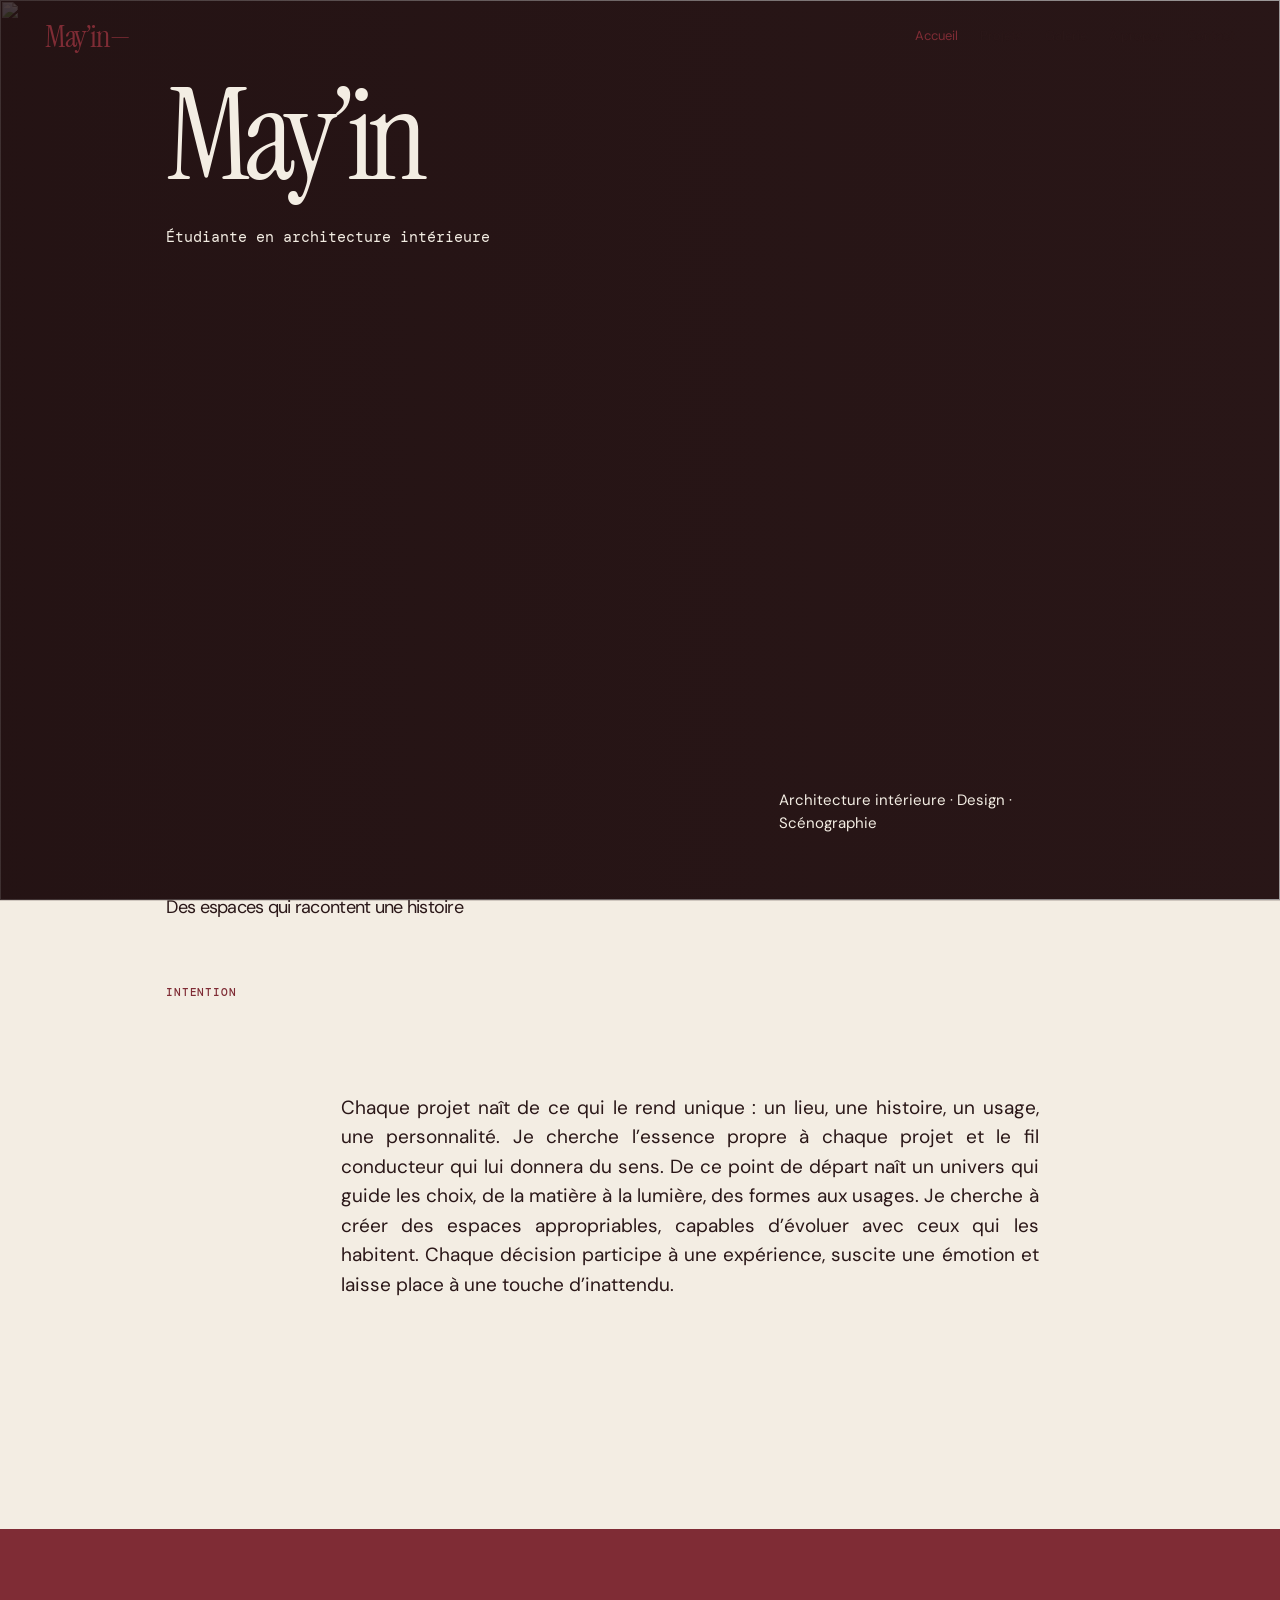
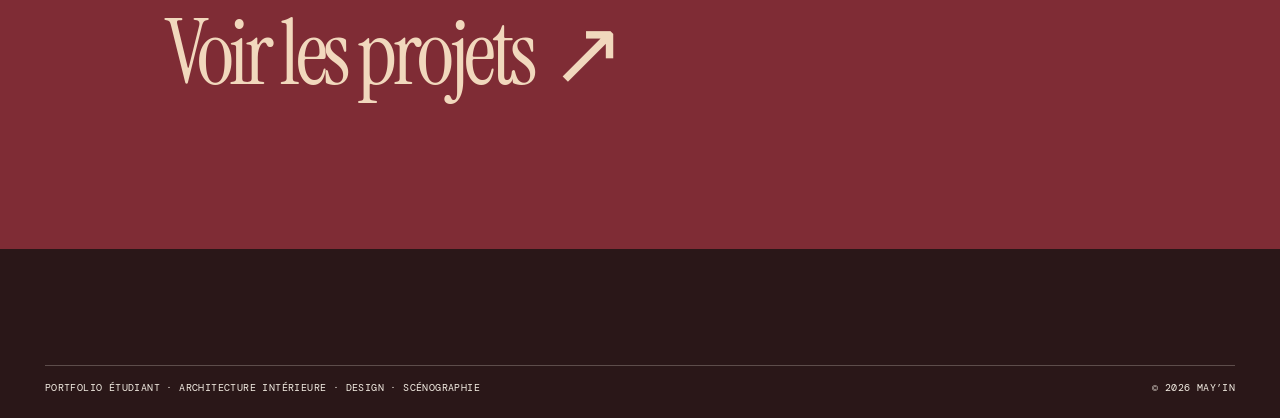
==== index.html @ 73e9423f "Synchroniser la version visible du site" ====
<!doctype html>
<html lang="fr"><head><meta charset="UTF-8" /><meta name="viewport" content="width=device-width, initial-scale=1.0" /><meta name="description" content="May’in est le portfolio étudiant de Célia May : architecture intérieure, design et scénographie dans la région de Mons." /><meta name="author" content="Célia May" /><meta name="google-site-verification" content="XA1dI8wT4EpeI74ma5oHMC1SMYgeuF5XuZBc81yIpOs" /><meta name="robots" content="index,follow,max-image-preview:large" /><meta name="theme-color" content="#7f2c35" /><meta name="color-scheme" content="light" /><link rel="canonical" href="https://may-in.be/" /><link rel="icon" href="favicon.png" type="image/png" sizes="512x512" /><link rel="apple-touch-icon" href="favicon.png" /><link rel="manifest" href="site.webmanifest" /><meta property="og:type" content="website" /><meta property="og:locale" content="fr_BE" /><meta property="og:site_name" content="May’in" /><meta property="og:title" content="May’in — Portfolio d’architecture intérieure" /><meta property="og:description" content="Portfolio étudiant de Célia May : architecture intérieure, design et scénographie à Mons, Thuin et Charleroi" /><meta property="og:url" content="https://may-in.be/" /><meta property="og:image" content="https://may-in.be/assets/social-preview.png" /><meta property="og:image:type" content="image/png" /><meta property="og:image:width" content="1733" /><meta property="og:image:height" content="907" /><meta property="og:image:alt" content="Composition de matières, plans et volumes par May’in" /><meta name="twitter:card" content="summary_large_image" /><meta name="twitter:title" content="May’in — Portfolio d’architecture intérieure" /><meta name="twitter:description" content="Portfolio étudiant de Célia May : architecture intérieure, design et scénographie à Mons, Thuin et Charleroi" /><meta name="twitter:image" content="https://may-in.be/assets/social-preview.png" /><script id="structured-data" type="application/ld+json">{"@context":"https://schema.org","@graph":[{"@type":"WebSite","@id":"https://may-in.be/#website","url":"https://may-in.be/","name":"May’in","alternateName":["May-in","May In","Mayin"],"inLanguage":"fr-BE"},{"@type":"Organization","@id":"https://may-in.be/#studio","name":"May’in","alternateName":["May-in","May In","Mayin"],"url":"https://may-in.be/","logo":"https://may-in.be/favicon.png","image":"https://may-in.be/assets/social-preview.png","description":"May’in est le portfolio étudiant de Célia May en architecture intérieure, design et scénographie dans la région de Mons.","areaServed":["Mons","Thuin","Charleroi","Hainaut","Wallonie"],"founder":{"@id":"https://may-in.be/#celia-may"}},{"@type":"Person","@id":"https://may-in.be/#celia-may","name":"Célia May","jobTitle":"Étudiante en architecture intérieure","memberOf":{"@id":"https://may-in.be/#studio"}}]}</script><title>May’in — Portfolio d’architecture intérieure | Célia May</title><link rel="preconnect" href="https://fonts.googleapis.com" /><link rel="preconnect" href="https://fonts.gstatic.com" crossorigin /><link href="https://fonts.googleapis.com/css2?family=Cormorant+Garamond:ital,wght@0,400;1,400&family=DM+Mono:wght@400;500&family=DM+Sans:opsz,wght@9..40,400;9..40,500;9..40,600&family=Instrument+Serif:ital@0;1&display=swap" rel="stylesheet" /><link rel="stylesheet" href="styles.css?v=12" /></head>
<body class="home-page" data-page="home"><a class="skip-link" href="#main-content">Aller au contenu</a><header class="topbar"><a class="wordmark" href="index.html" aria-label="Accueil"><span data-site="name">May’in</span><span>—</span></a><button class="menu-toggle" type="button" aria-expanded="false" aria-controls="navigation"><span data-site="menuLabel">Menu</span> <span>+</span></button><nav id="navigation" class="navigation" aria-label="Navigation principale"><a aria-current="page" href="index.html">Accueil</a><a href="projets.html">Projets</a><a href="galerie.html">Galerie</a><a href="a-propos.html">À propos</a><a href="contact.html">Contact</a></nav></header>
<main id="main-content" tabindex="-1"><section class="home-hero"><img class="home-hero__background" data-site-image="heroImage" src="assets/projects/03-patisserie/05-vue-1.webp" alt="" /><div class="home-hero__content"><h1><span data-site="name">May’in</span></h1><div class="home-hero__bottom"><p data-site="intro">Architecture intérieure · Design · Scénographie</p></div></div></section><section class="home-intro"><p class="eyebrow" data-site="homeAboutLabel">Intention</p><div><h2 data-site="homeAboutTitle">Des lieux pensés à partir de leurs usages.</h2><p data-site="homeAboutText">Chaque projet commence par le lieu, ses contraintes et l’attention portée à celles et ceux qui vont l’habiter.</p></div></section><div data-custom-blocks="home"></div><section class="home-close"><a href="projets.html" class="large-link"><span data-site="homeProjectsLabel">Voir les projets</span> <span>↗</span></a></section></main><footer class="footer footer--compact"><div class="footer-bottom"><span data-site="role">Architecture intérieure · Design · Scénographie</span><span data-social-links></span><span><span data-site="copyright">© 2026</span> <span data-site="name">May’in</span></span></div></footer><script src="layout-model.js?v=2"></script><script src="script.js?v=19"></script></body></html>
---- styles.css ----
:root { --ink:#2a1718; --wine:#7f2c35; --paper:#f3ede3; --muted:#8d7c72; --line:rgba(42,23,24,.18); --serif:"Instrument Serif", Georgia, serif; --sans:"DM Sans", Arial, sans-serif; --mono:"DM Mono", monospace; }
.project-back { display:inline-flex; margin:0 0 34px; color:var(--wine); font:11px var(--mono); letter-spacing:.04em; text-transform:uppercase; }.project-layout--portrait .project-hero img,.project-layout--square .project-hero img { height:min(52svh,560px); background:transparent; }.project-media--cutout { padding:0 !important; background:transparent !important; }.project-media--cutout img { background:transparent; border-radius:28px 2px 28px 2px; }.project-card--portrait .project-image { aspect-ratio:4/5; border-radius:2px 34px 2px 2px; }.project-card--square .project-image { border-radius:2px 30px 2px 2px; }
.project-media figcaption { margin-top:10px; color:#776b64; font:10px var(--mono); letter-spacing:.04em; text-transform:uppercase; }.project-media--right img { border-radius:38px 2px 2px 2px; }.project-media--center img { border-radius:24px 2px 24px 2px; }
* { box-sizing:border-box; }
html { scroll-behavior:smooth; }
/* Keyboard access stays discreet until focused; no change to editorial layouts. */
.skip-link{position:fixed;z-index:100;top:10px;left:20px;padding:12px 18px;background:var(--paper);color:var(--ink);border:2px solid var(--wine);border-radius:4px;font:500 14px var(--sans);transform:translateY(-180%)}
.skip-link:focus{transform:none}
:where(a,button,input,textarea,select):focus-visible{outline:2px solid var(--wine);outline-offset:4px}
main[tabindex="-1"]{scroll-margin-top:80px}
@media(max-width:760px){.menu-toggle{min-width:44px;min-height:44px}.navigation{max-height:calc(100dvh - 60px);overflow-y:auto;overscroll-behavior:contain}.navigation a{min-height:44px!important;flex-shrink:0;display:flex;align-items:center}}
@media(prefers-reduced-motion:reduce){html{scroll-behavior:auto}}
body { margin:0; background:var(--paper); color:var(--ink); font-family:var(--sans); }
a { color:inherit; text-decoration:none; }
.topbar { position:fixed; z-index:10; inset:0 0 auto; height:72px; display:flex; align-items:center; gap:28px; padding:0 3.5vw; border-bottom:1px solid transparent; transition:.3s; }
.topbar.is-scrolled { background:rgba(243,237,227,.88); backdrop-filter:blur(14px); border-color:var(--line); }
.wordmark { margin-right:auto; font-family:var(--serif); font-size:31px; line-height:1; letter-spacing:-.04em; }.wordmark span{color:var(--wine)}
.navigation { display:flex; gap:22px; font-size:13px; }.navigation a{position:relative}.navigation a::after{content:"";position:absolute;left:0;right:100%;bottom:-4px;height:1px;background:var(--wine);transition:right .25s}.navigation a:hover::after{right:0}
.menu-toggle{display:none;border:0;background:none;font:500 12px var(--mono);text-transform:uppercase;color:var(--ink)}
.hero { min-height:100svh; padding:136px 3.5vw 36px; display:grid; grid-template-columns:1fr 1.15fr; grid-template-rows:1fr auto; gap:40px; }
.hero-intro { align-self:center; max-width:650px; padding-left:5vw; }.eyebrow { margin:0 0 20px; color:var(--wine); font:500 11px/1.2 var(--mono); text-transform:uppercase; letter-spacing:.07em; }.hero h1,.section-heading h2,.feature-project h2,.about h2{font:400 clamp(64px,8.2vw,142px)/.82 var(--serif);letter-spacing:-.055em;margin:0}.hero h1 em,.feature-project h2 em{color:var(--wine);font-weight:400}.hero-copy{max-width:305px;margin:44px 0 0;font-size:15px;line-height:1.55}
.hero-image { min-height:590px; position:relative; overflow:hidden; border-radius:2px 42px 2px 2px; }.hero-image img,.project-image img,.feature-project__image img{width:100%;height:100%;display:block;object-fit:cover;transition:transform .8s cubic-bezier(.2,.65,.2,1)}.hero-image:hover img{transform:scale(1.035)}.image-caption{position:absolute;inset:auto 18px 15px;display:flex;justify-content:space-between;color:white;font:10px var(--mono);letter-spacing:.04em;text-transform:uppercase}.scroll-hint { grid-column:1/-1; justify-self:end; font:11px var(--mono);text-transform:uppercase;letter-spacing:.07em }.scroll-hint span{font-size:17px;margin-left:8px;color:var(--wine)}
.projects-section{padding:130px 3.5vw}.section-heading{display:grid;grid-template-columns:1fr auto;align-items:end;margin-bottom:56px}.section-heading .eyebrow{grid-column:1/-1}.section-heading h2{font-size:clamp(65px,10vw,155px)}.filters{display:flex;gap:8px;align-self:center}.filter{border:1px solid var(--line);background:none;padding:9px 13px;border-radius:999px;font:10px var(--mono);text-transform:uppercase;color:var(--ink);cursor:pointer;transition:.2s}.filter:hover,.filter.is-active{background:var(--wine);border-color:var(--wine);color:var(--paper)}
.projects-grid{display:grid;grid-template-columns:repeat(12,1fr);gap:5vw 2vw}.project-card{min-width:0}.project-card:nth-child(1){grid-column:1/span 4}.project-card:nth-child(2){grid-column:6/span 7;margin-top:13vw}.project-card:nth-child(3){grid-column:1/span 7}.project-card:nth-child(4){grid-column:9/span 4;margin-top:10vw}.project-card:nth-child(5){grid-column:2/span 4}.project-card:nth-child(6){grid-column:7/span 5;margin-top:8vw}.project-card.is-hidden{display:none}.project-image{overflow:hidden;background:#d8c9b9;border-radius:2px}.project-card--tall .project-image{aspect-ratio:3/4}.project-card--wide .project-image{aspect-ratio:16/10}.project-card--square .project-image{aspect-ratio:1}.project-card:hover img{transform:scale(1.045)}.project-meta{display:grid;grid-template-columns:34px 1fr auto;gap:8px;margin-top:13px;font:10px var(--mono);text-transform:uppercase;letter-spacing:.02em}.project-arrow{font-size:16px;line-height:.55;color:var(--wine);transition:transform .2s}.project-card:hover .project-arrow{transform:translate(3px,-3px)}.project-card h3{margin:7px 0 0;font:400 clamp(27px,3vw,46px)/.9 var(--serif);letter-spacing:-.04em}.project-placeholder{display:grid;place-items:center;background:var(--wine);color:var(--paper);font:14px var(--mono);text-transform:uppercase}
.feature-project{display:grid;grid-template-columns:4.5fr 7.5fr;gap:6vw;align-items:end;padding:100px 3.5vw;background:var(--wine);color:var(--paper)}.feature-project .eyebrow{color:#ecc7b8}.feature-project h2{font-size:clamp(50px,6.4vw,105px)}.feature-project h2 em{color:#f1d8bd}.feature-project__heading>p:last-child{max-width:350px;margin:38px 0 0;font-size:15px;line-height:1.55}.feature-project__image{aspect-ratio:4/3;overflow:hidden;border-radius:2px 2px 48px 2px}
.about{padding:150px 13vw;display:grid;grid-template-columns:2fr 8fr;gap:40px}.about h2{font-size:clamp(46px,6vw,95px);line-height:.9}.text-link{display:inline-block;margin-top:45px;color:var(--wine);font:500 12px var(--mono);text-transform:uppercase}.text-link span{font-size:18px;margin-left:8px}
.footer{padding:75px 3.5vw 24px;background:var(--ink);color:var(--paper)}.footer .eyebrow{color:#efbead}.contact-link{display:inline-block;font:400 clamp(46px,8vw,132px)/.95 var(--serif);letter-spacing:-.045em}.contact-link span{color:#efbead}.footer-bottom{border-top:1px solid rgba(243,237,227,.25);margin-top:90px;padding-top:15px;display:flex;justify-content:space-between;font:10px var(--mono);text-transform:uppercase;letter-spacing:.04em}
@media(max-width:760px){.topbar{height:60px;padding:0 20px}.navigation{display:none;position:absolute;top:60px;left:0;right:0;padding:22px 20px 28px;background:var(--paper);border-bottom:1px solid var(--line);flex-direction:column}.navigation.is-open{display:flex}.menu-toggle{display:block}.hero{padding:105px 20px 22px;display:flex;flex-direction:column;gap:38px}.hero-intro{padding:0}.hero h1{font-size:clamp(68px,20vw,110px)}.hero-copy{margin-top:28px}.hero-image{min-height:0;aspect-ratio:4/5;width:100%;border-radius:2px 30px 2px 2px}.scroll-hint{align-self:flex-end}.projects-section{padding:85px 20px}.section-heading{display:block;margin-bottom:36px}.section-heading h2{font-size:90px}.filters{margin-top:26px;flex-wrap:wrap}.projects-grid{display:flex;flex-direction:column;gap:46px}.project-card,.project-card:nth-child(n){margin:0;width:100%}.project-card--tall .project-image,.project-card--wide .project-image,.project-card--square .project-image{aspect-ratio:4/3}.feature-project{display:block;padding:75px 20px}.feature-project__image{margin-top:45px}.about{padding:90px 20px;display:block}.about .eyebrow{margin-bottom:35px}.footer{padding:56px 20px 18px}.footer-bottom{margin-top:64px;gap:14px;flex-direction:column}.project-meta{font-size:9px}}

/* Multi-page portfolio */
.topbar--solid { background:var(--paper); border-bottom-color:var(--line); }
.navigation a[aria-current="page"] { color:var(--wine); }
.home-hero { min-height:100svh; position:relative; overflow:hidden; background:var(--ink); color:var(--paper); }
.home-hero::after { content:""; position:absolute; inset:0; background:linear-gradient(90deg,rgba(35,18,19,.82) 0%,rgba(35,18,19,.45) 55%,rgba(35,18,19,.2) 100%); }
.home-hero__background { position:absolute; inset:0; width:100%; height:100%; object-fit:cover; object-position:center; filter:saturate(.8) contrast(.92); }
.home-hero__content { position:relative; z-index:1; min-height:100svh; display:flex; flex-direction:column; padding:150px 13vw 50px; }
.home-hero h1,.page-heading h1,.contact-main h1,.project-hero h1 { font:400 clamp(70px,10vw,170px)/.79 var(--serif); letter-spacing:-.06em; margin:0; }
.home-hero h1 em,.page-heading h1 em,.contact-main h1 em,.project-hero h1 em { color:var(--wine); font-weight:400; }.home-hero h1 em { color:#f2c5b4; }.home-hero .eyebrow { color:#f2c5b4; }
.home-hero__bottom { margin-top:auto; align-self:flex-end; max-width:330px; padding-top:80px; font-size:16px; line-height:1.55; }.home-hero__bottom .text-link { margin-top:22px; }
.home-intro { display:grid; grid-template-columns:2fr 7fr; gap:50px; padding:150px 13vw; border-top:1px solid var(--line); }.home-intro h2 { max-width:900px; margin:0; font:400 clamp(44px,5.8vw,88px)/.9 var(--serif); letter-spacing:-.05em; }.home-intro div > p { max-width:380px; margin:42px 0 0; font-size:16px; line-height:1.55; }
.featured-home { padding:0 3.5vw 130px; }.featured-home__header,.featured-home__footer { display:flex; justify-content:space-between; align-items:end; }.featured-home__header { padding:0 0 15px; font:11px var(--mono); text-transform:uppercase; }.featured-home__header .eyebrow { margin:0; }.featured-home__visual { display:block; overflow:hidden; aspect-ratio:16/8; border-radius:2px 48px 2px 2px; }.featured-home__visual img { width:100%; height:100%; object-fit:cover; transition:transform .8s cubic-bezier(.2,.65,.2,1); }.featured-home__visual:hover img { transform:scale(1.035); }.featured-home__footer { padding-top:20px; }.project-kind { margin:0 0 8px; color:var(--wine); font:11px var(--mono); text-transform:uppercase; }.featured-home h2 { margin:0; font:400 clamp(47px,6.8vw,105px)/.85 var(--serif); letter-spacing:-.05em; }.round-link { width:52px; height:52px; display:grid; place-items:center; flex:none; border:1px solid var(--wine); border-radius:50%; color:var(--wine); font-size:23px; transition:.25s; }.round-link:hover { background:var(--wine); color:var(--paper); transform:rotate(45deg); }.home-close { padding:80px 13vw 150px; background:var(--wine); color:var(--paper); }.home-close p { max-width:280px; margin:0 0 36px; font-size:16px; line-height:1.5; }.large-link { font:400 clamp(48px,7vw,110px)/.9 var(--serif); letter-spacing:-.05em; }.large-link span { color:#f1d8bd; }.footer--compact { padding-top:26px; }
.page { padding:150px 3.5vw 120px; min-height:calc(100svh - 160px); }.page-heading { display:grid; grid-template-columns:1fr auto; align-items:end; gap:30px; margin-bottom:85px; }.page-heading .eyebrow { grid-column:1/-1; margin-bottom:0; }.page-heading h1 { font-size:clamp(70px,11vw,178px); }.page .projects-grid { padding:0; }.page .projects-grid h2 { margin:7px 0 0; font:400 clamp(27px,3vw,46px)/.9 var(--serif); letter-spacing:-.04em; }
.about-page__content { display:grid; grid-template-columns:5fr 7fr; gap:8vw; padding:20px 10vw 40px; }.lead { margin:0; font:400 clamp(30px,3.7vw,60px)/.98 var(--serif); letter-spacing:-.04em; }.about-page__columns { align-self:end; display:grid; grid-template-columns:1fr 1fr; gap:30px; font-size:16px; line-height:1.55; }.about-page__columns p { margin:0; }
.gallery-empty { padding:70px 13vw 100px; border-top:1px solid var(--line); }.gallery-empty h2 { max-width:800px; margin:0; font:400 clamp(42px,5vw,78px)/.9 var(--serif); letter-spacing:-.05em; }.gallery-empty > p:last-child { max-width:370px; margin:35px 0 0; font-size:16px; line-height:1.55; }
.contact-main { min-height:100svh; padding:150px 13vw 60px; background:var(--ink); color:var(--paper); display:flex; flex-direction:column; }.contact-main .eyebrow { color:#efbead; }.contact-main h1 em { color:#efbead; }.contact-details { margin-top:auto; padding-top:60px; display:flex; justify-content:space-between; align-items:end; gap:20px; }.contact-details a { font:400 clamp(36px,5vw,80px)/.9 var(--serif); letter-spacing:-.05em; }.contact-details a span { color:#efbead; }.contact-details p { margin:0; font:12px/1.6 var(--mono); text-transform:uppercase; }
.project-hero { padding:150px 3.5vw 0; }.project-hero h1 { margin:18px 0 48px; }.project-hero img { width:100%; height:min(68svh,760px); display:block; object-fit:contain; object-position:center; background:#ece3d7; border-radius:2px 50px 2px 2px; }.project-copy { display:grid; grid-template-columns:2fr 7fr; gap:50px; padding:100px 13vw 92px; }.project-copy > div { display:block; max-width:850px; }.project-copy .lead { margin:0; font-size:clamp(31px,3.5vw,56px); }.project-gallery { display:grid; grid-template-columns:repeat(12,minmax(0,1fr)); gap:clamp(18px,3vw,52px); align-items:center; padding:0 3.5vw 120px; }.project-media { margin:0; min-width:0; }.project-media img { display:block; width:100%; max-height:min(66svh,680px); object-fit:contain; object-position:center; }.project-media--cutout {  padding:clamp(14px,3vw,42px); background:linear-gradient(135deg,#f6f0e8,#e6d9ca); border-radius:2px 58px 2px 2px; }.project-media--cutout img { max-height:min(64svh,650px); }.project-media--plan {  padding:clamp(16px,3vw,36px); background:#ece3d7; border-radius:34px 2px 34px 2px; }.project-media--plan img { mix-blend-mode:multiply; }.project-media--wide img { border-radius:2px 38px 2px 2px; }.project-media--wide:nth-child(even) img { border-radius:38px 2px 2px 2px; }.project-media--detail img { border-radius:18px; }.project-media--process img { border-radius:2px; }.project-gallery .large-link { grid-column:1/-1; display:inline-block; margin-top:28px; color:var(--wine); }
@media(max-width:760px){.home-hero__content{padding:112px 20px 35px}.home-hero h1,.page-heading h1,.contact-main h1,.project-hero h1{font-size:clamp(64px,18.4vw,96px)}.home-hero__bottom{align-self:auto;padding-top:70px}.home-intro{display:block;padding:90px 20px}.home-intro .eyebrow{margin-bottom:35px}.featured-home{padding:0 20px 85px}.featured-home__visual{aspect-ratio:4/5;border-radius:2px 30px 2px 2px}.featured-home__footer{align-items:center}.round-link{width:44px;height:44px}.home-close{padding:70px 20px 95px}.page{padding:110px 20px 85px}.page-heading{display:block;margin-bottom:50px}.page-heading .eyebrow{margin-bottom:30px}.page-heading .filters{margin-top:35px}.about-page__content{display:block;padding:0}.about-page__columns{display:block;margin-top:40px}.about-page__columns p+p{margin-top:20px}.gallery-empty{padding:45px 0}.contact-main{padding:115px 20px 35px}.contact-details{display:block}.contact-details p{margin-top:35px}.project-hero{padding:105px 20px 0}.project-hero h1{margin:15px 0 38px}.project-hero img{height:min(58svh,560px);border-radius:2px 30px 2px 2px}.project-copy{display:block;padding:75px 20px}.project-copy .eyebrow{margin-bottom:35px}.project-copy>div{display:block}.project-gallery{display:block;padding:0 20px 80px}.project-media{margin:0 0 28px}.project-media--cutout,.project-media--plan{padding:18px}.project-media img{max-height:58svh}.project-gallery .large-link{margin-top:20px}}
.contact-form{max-width:680px;margin-top:clamp(70px,10vw,140px);padding-top:30px;border-top:1px solid rgba(243,237,227,.25)}.contact-form>p:not(.eyebrow){max-width:520px;margin:0 0 28px;color:#d5c9c4;line-height:1.55}.contact-form form{display:grid;gap:16px}.contact-form label{display:grid;gap:7px;font:500 10px var(--mono);letter-spacing:.06em;text-transform:uppercase}.contact-form label span{color:#bfaea9;font-size:9px}.contact-form input,.contact-form textarea{width:100%;border:1px solid rgba(243,237,227,.3);border-radius:10px;background:transparent;color:var(--paper);padding:12px;font:400 15px var(--sans);letter-spacing:normal;text-transform:none}.contact-form textarea{min-height:120px;resize:vertical}.contact-form button{justify-self:start;border:0;border-radius:999px;padding:12px 18px;background:#efbead;color:#2a1719;font:500 11px var(--mono);letter-spacing:.04em;cursor:pointer}.contact-form button:disabled{opacity:.55}.contact-form__status{min-height:18px;margin:0;color:#d5c9c4;font-size:13px}.contact-form__trap{position:absolute!important;left:-9999px!important;opacity:0!important}

/* Blocs libres : une mise en page éditoriale ajustable depuis le Studio. */
.custom-blocks{display:grid;gap:0;padding:0 13vw 80px}.custom-block{width:min(var(--block-width,100%),100%);min-width:0;margin:0 0 var(--block-gap,36px);transform:translate(var(--block-offset-x,0),var(--block-offset-y,0))}.custom-block--align-center{margin-inline:auto}.custom-block--align-right{margin-left:auto}.custom-block--text,.custom-block--quote{min-height:var(--block-min-height,0);padding:var(--block-padding,0);background:var(--block-background,transparent);color:var(--block-color,inherit);text-align:var(--block-text-align,left)}.custom-block--text p,.custom-block--quote p{max-width:none;margin:0;color:inherit;font:400 var(--block-font-size,18px)/1.45 var(--block-font,var(--sans));letter-spacing:normal}.custom-block--text.custom-block--lead p{font-family:var(--block-font,var(--serif));line-height:.98;letter-spacing:-.04em}.custom-block--quote{border-left:1px solid currentColor}.custom-block--quote p{padding-left:clamp(18px,3vw,42px);font-family:var(--block-font,var(--serif));font-style:italic}.custom-block--image img{display:block;width:100%;max-height:min(68svh,760px);object-fit:contain;object-position:var(--media-position,center);background:transparent}.custom-block--image figcaption{margin-top:10px;color:var(--muted);font:10px var(--mono);letter-spacing:.04em;text-transform:uppercase}.custom-block--spacer{height:var(--space,80px)}.custom-block--divider{width:100%;border:0;border-top:1px solid var(--line)}.custom-block--portrait img,.project-media--portrait img,.gallery-item--portrait img{aspect-ratio:3/4}.custom-block--landscape img,.project-media--landscape img,.gallery-item--landscape img{aspect-ratio:4/3}.custom-block--square img,.project-media--square img,.gallery-item--square img{aspect-ratio:1}.radius-none{border-radius:0!important}.radius-soft{border-radius:2px 30px 2px 2px}.radius-top-right{border-radius:2px 42px 2px 2px}.radius-diagonal{border-radius:34px 2px 34px 2px}.radius-all{border-radius:22px}.radius-pill{border-radius:999px}.project-media.radius-soft img,.project-media.radius-top-right img,.project-media.radius-diagonal img,.project-media.radius-all img,.project-media.radius-pill img,.gallery-item.radius-soft img,.gallery-item.radius-top-right img,.gallery-item.radius-diagonal img,.gallery-item.radius-all img,.gallery-item.radius-pill img,.custom-block.radius-soft img,.custom-block.radius-top-right img,.custom-block.radius-diagonal img,.custom-block.radius-all img,.custom-block.radius-pill img{border-radius:inherit}.admin-preview--edit [data-edit-path]{outline:1px dashed transparent;outline-offset:4px;cursor:pointer}.admin-preview--edit [data-edit-path]:hover{outline-color:color-mix(in srgb,var(--wine) 58%,transparent)}.admin-preview--edit .admin-selected{outline:2px solid var(--wine)!important;outline-offset:5px}.admin-preview--edit [data-edit-inline].admin-selected{cursor:text}
@media(max-width:760px){.custom-blocks{padding:0 20px 55px}.custom-block{width:100%;margin-bottom:28px}.custom-block--text,.custom-block--quote{padding:var(--block-padding,0)}}
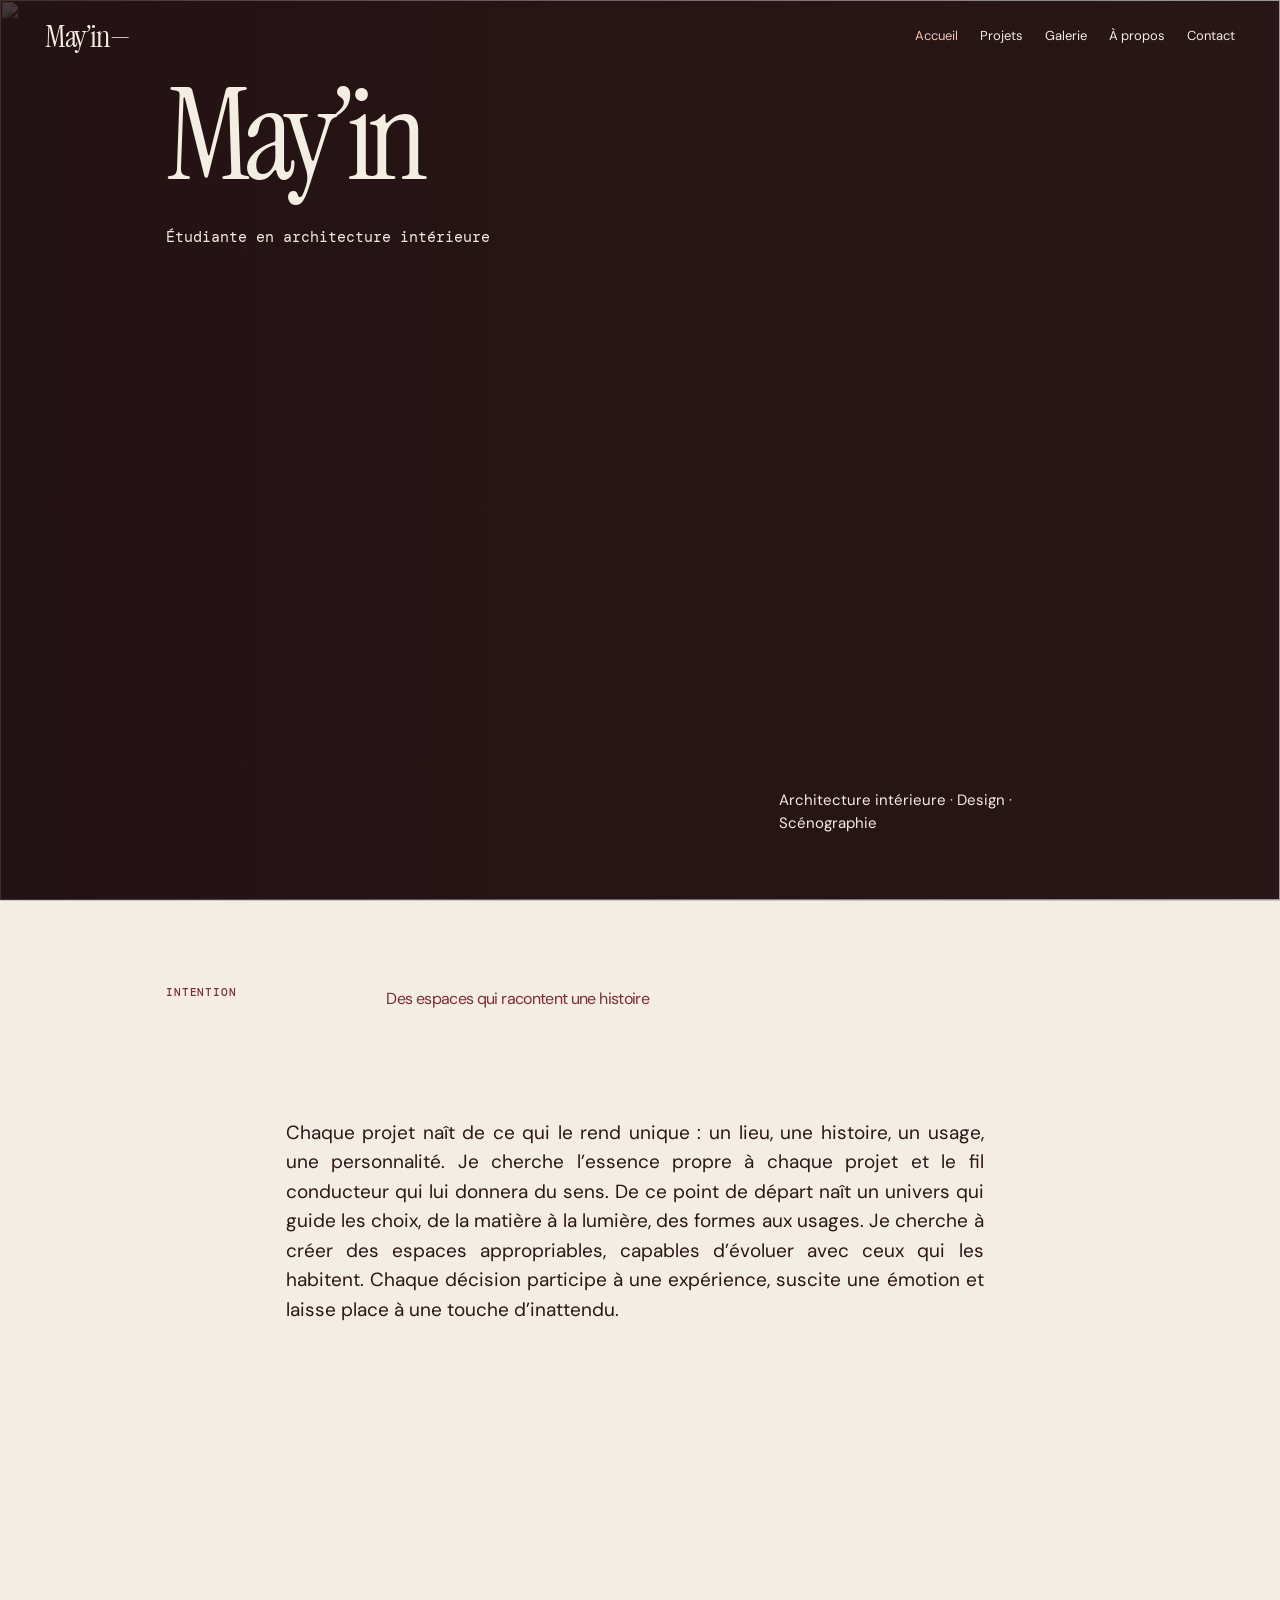
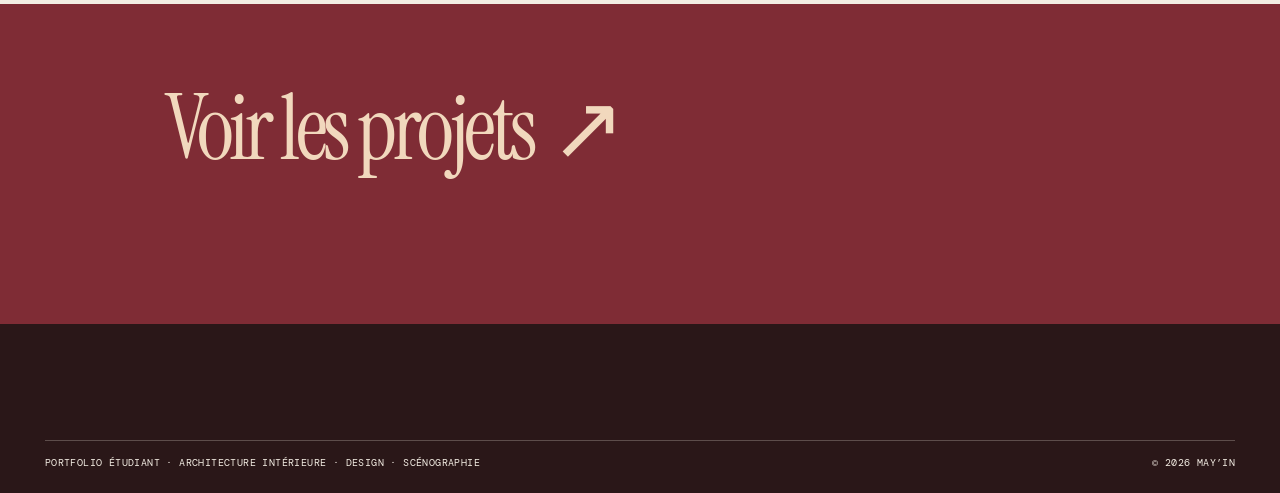
==== commit 1f00cd5e: "Improve responsive editor layout behavior" ====
--- a/index.html
+++ b/index.html
@@ -1,6 +1,6 @@
 <!doctype html>
 <html lang="fr"><head><meta charset="UTF-8" /><meta name="viewport" content="width=device-width, initial-scale=1.0" /><meta name="description" content="May’in est le portfolio étudiant de Célia May : architecture intérieure, design et scénographie dans la région de Mons." /><meta name="author" content="Célia May" /><meta name="google-site-verification" content="XA1dI8wT4EpeI74ma5oHMC1SMYgeuF5XuZBc81yIpOs" /><meta name="robots" content="index,follow,max-image-preview:large" /><meta name="theme-color" content="#7f2c35" /><meta name="color-scheme" content="light" /><link rel="canonical" href="https://may-in.be/" /><link rel="icon" href="favicon.png" type="image/png" sizes="512x512" /><link rel="apple-touch-icon" href="favicon.png" /><link rel="manifest" href="site.webmanifest" /><meta property="og:type" content="website" /><meta property="og:locale" content="fr_BE" /><meta property="og:site_name" content="May’in" /><meta property="og:title" content="May’in — Portfolio d’architecture intérieure" /><meta property="og:description" content="Portfolio étudiant de Célia May : architecture intérieure, design et scénographie à Mons, Thuin et Charleroi" /><meta property="og:url" content="https://may-in.be/" /><meta property="og:image" content="https://may-in.be/assets/social-preview.png" /><meta property="og:image:type" content="image/png" /><meta property="og:image:width" content="1733" /><meta property="og:image:height" content="907" /><meta property="og:image:alt" content="Composition de matières, plans et volumes par May’in" /><meta name="twitter:card" content="summary_large_image" /><meta name="twitter:title" content="May’in — Portfolio d’architecture intérieure" /><meta name="twitter:description" content="Portfolio étudiant de Célia May : architecture intérieure, design et scénographie à Mons, Thuin et Charleroi" /><meta name="twitter:image" content="https://may-in.be/assets/social-preview.png" /><script id="structured-data" type="application/ld+json">{"@context":"https://schema.org","@graph":[{"@type":"WebSite","@id":"https://may-in.be/#website","url":"https://may-in.be/","name":"May’in","alternateName":["May-in","May In","Mayin"],"inLanguage":"fr-BE"},{"@type":"Organization","@id":"https://may-in.be/#studio","name":"May’in","alternateName":["May-in","May In","Mayin"],"url":"https://may-in.be/","logo":"https://may-in.be/favicon.png","image":"https://may-in.be/assets/social-preview.png","description":"May’in est le portfolio étudiant de Célia May en architecture intérieure, design et scénographie dans la région de Mons.","areaServed":["Mons","Thuin","Charleroi","Hainaut","Wallonie"],"founder":{"@id":"https://may-in.be/#celia-may"}},{"@type":"Person","@id":"https://may-in.be/#celia-may","name":"Célia May","jobTitle":"Étudiante en architecture intérieure","memberOf":{"@id":"https://may-in.be/#studio"}}]}</script><title>May’in — Portfolio d’architecture intérieure | Célia May</title><link rel="preconnect" href="https://fonts.googleapis.com" /><link rel="preconnect" href="https://fonts.gstatic.com" crossorigin /><link href="https://fonts.googleapis.com/css2?family=Cormorant+Garamond:ital,wght@0,400;1,400&family=DM+Mono:wght@400;500&family=DM+Sans:opsz,wght@9..40,400;9..40,500;9..40,600&family=Instrument+Serif:ital@0;1&display=swap" rel="stylesheet" /><link rel="stylesheet" href="styles.css?v=12" /></head>
 <body class="home-page" data-page="home"><a class="skip-link" href="#main-content">Aller au contenu</a><header class="topbar"><a class="wordmark" href="index.html" aria-label="Accueil"><span data-site="name">May’in</span><span>—</span></a><button class="menu-toggle" type="button" aria-expanded="false" aria-controls="navigation"><span data-site="menuLabel">Menu</span> <span>+</span></button><nav id="navigation" class="navigation" aria-label="Navigation principale"><a aria-current="page" href="index.html">Accueil</a><a href="projets.html">Projets</a><a href="galerie.html">Galerie</a><a href="a-propos.html">À propos</a><a href="contact.html">Contact</a></nav></header>
-<main id="main-content" tabindex="-1"><section class="home-hero"><img class="home-hero__background" data-site-image="heroImage" src="assets/projects/03-patisserie/05-vue-1.webp" alt="" /><div class="home-hero__content"><h1><span data-site="name">May’in</span></h1><div class="home-hero__bottom"><p data-site="intro">Architecture intérieure · Design · Scénographie</p></div></div></section><section class="home-intro"><p class="eyebrow" data-site="homeAboutLabel">Intention</p><div><h2 data-site="homeAboutTitle">Des lieux pensés à partir de leurs usages.</h2><p data-site="homeAboutText">Chaque projet commence par le lieu, ses contraintes et l’attention portée à celles et ceux qui vont l’habiter.</p></div></section><div data-custom-blocks="home"></div><section class="home-close"><a href="projets.html" class="large-link"><span data-site="homeProjectsLabel">Voir les projets</span> <span>↗</span></a></section></main><footer class="footer footer--compact"><div class="footer-bottom"><span data-site="role">Architecture intérieure · Design · Scénographie</span><span data-social-links></span><span><span data-site="copyright">© 2026</span> <span data-site="name">May’in</span></span></div></footer><script src="layout-model.js?v=2"></script><script src="script.js?v=19"></script></body></html>
+<main id="main-content" tabindex="-1"><section class="home-hero"><img class="home-hero__background" data-site-image="heroImage" src="assets/projects/03-patisserie/05-vue-1.webp" alt="" /><div class="home-hero__content"><h1><span data-site="name">May’in</span></h1><div class="home-hero__bottom"><p data-site="intro">Architecture intérieure · Design · Scénographie</p></div></div></section><section class="home-intro"><p class="eyebrow" data-site="homeAboutLabel">Intention</p><div><h2 data-site="homeAboutTitle">Des lieux pensés à partir de leurs usages.</h2><p data-site="homeAboutText">Chaque projet commence par le lieu, ses contraintes et l’attention portée à celles et ceux qui vont l’habiter.</p></div></section><div data-custom-blocks="home"></div><section class="home-close"><a href="projets.html" class="large-link"><span data-site="homeProjectsLabel">Voir les projets</span> <span>↗</span></a></section></main><footer class="footer footer--compact"><div class="footer-bottom"><span data-site="role">Architecture intérieure · Design · Scénographie</span><span data-social-links></span><span><span data-site="copyright">© 2026</span> <span data-site="name">May’in</span></span></div></footer><script src="layout-model.js?v=2"></script><script src="script.js?v=20"></script></body></html>
 
 
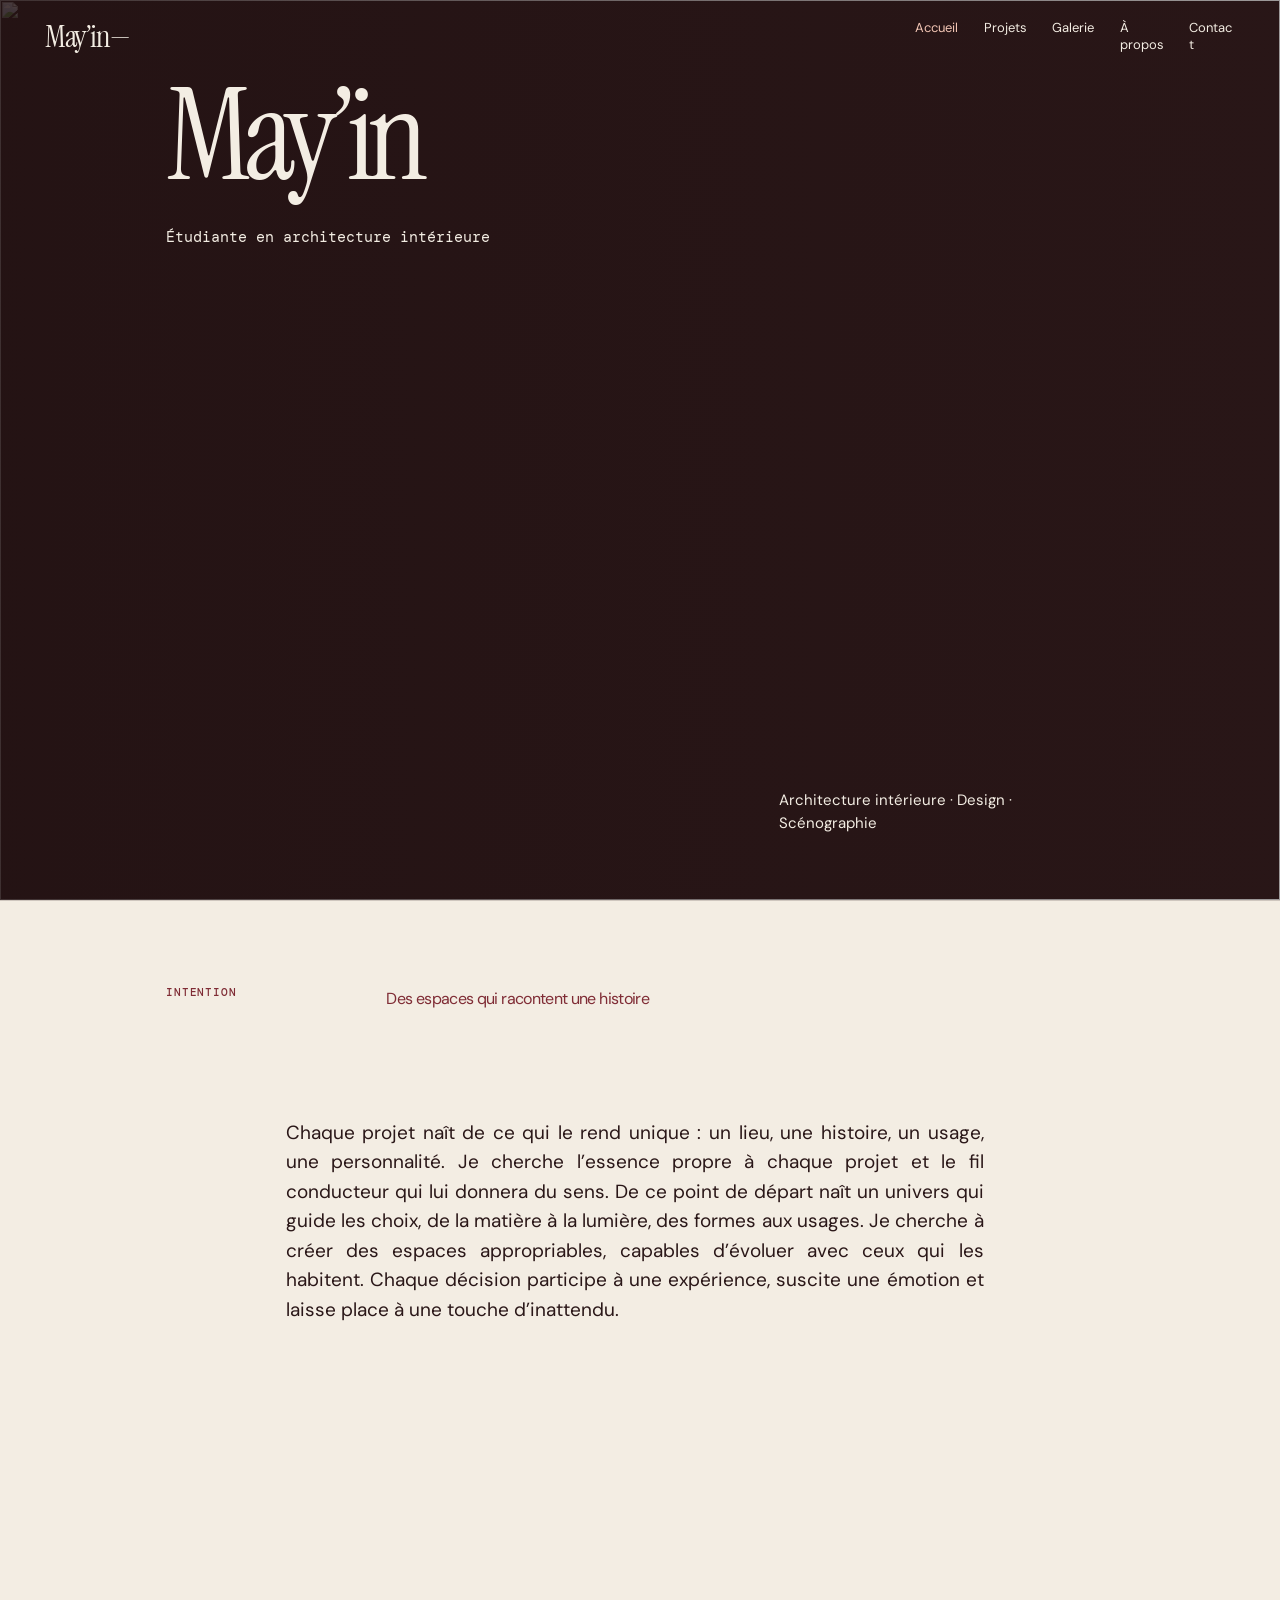
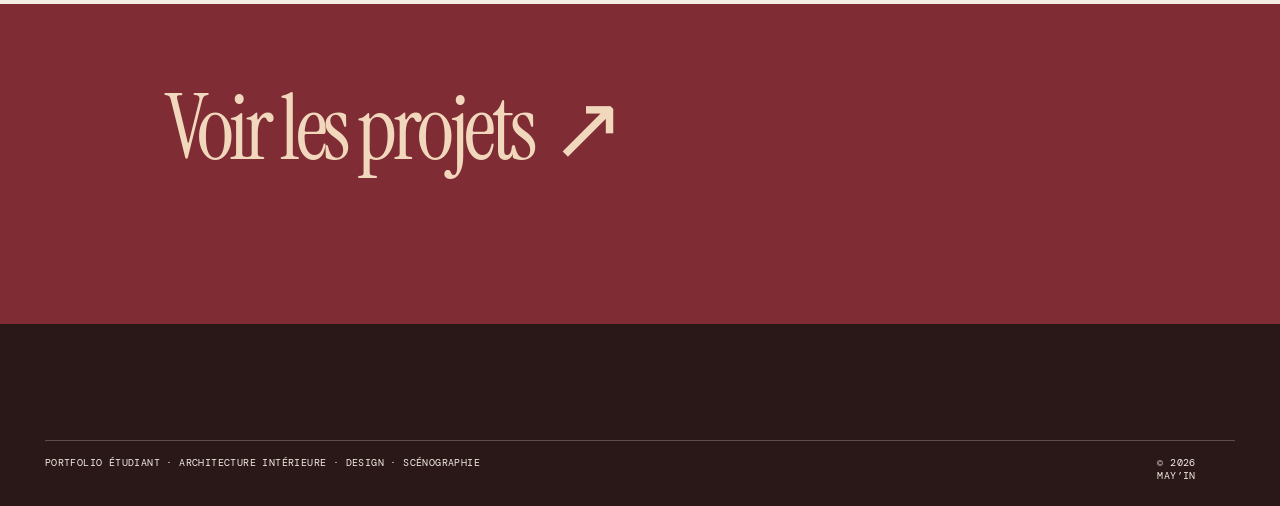
==== commit 1c0990e4: "Fix responsive editor layout and caret behavior" ====
--- a/index.html
+++ b/index.html
@@ -1,6 +1,6 @@
 <!doctype html>
 <html lang="fr"><head><meta charset="UTF-8" /><meta name="viewport" content="width=device-width, initial-scale=1.0" /><meta name="description" content="May’in est le portfolio étudiant de Célia May : architecture intérieure, design et scénographie dans la région de Mons." /><meta name="author" content="Célia May" /><meta name="google-site-verification" content="XA1dI8wT4EpeI74ma5oHMC1SMYgeuF5XuZBc81yIpOs" /><meta name="robots" content="index,follow,max-image-preview:large" /><meta name="theme-color" content="#7f2c35" /><meta name="color-scheme" content="light" /><link rel="canonical" href="https://may-in.be/" /><link rel="icon" href="favicon.png" type="image/png" sizes="512x512" /><link rel="apple-touch-icon" href="favicon.png" /><link rel="manifest" href="site.webmanifest" /><meta property="og:type" content="website" /><meta property="og:locale" content="fr_BE" /><meta property="og:site_name" content="May’in" /><meta property="og:title" content="May’in — Portfolio d’architecture intérieure" /><meta property="og:description" content="Portfolio étudiant de Célia May : architecture intérieure, design et scénographie à Mons, Thuin et Charleroi" /><meta property="og:url" content="https://may-in.be/" /><meta property="og:image" content="https://may-in.be/assets/social-preview.png" /><meta property="og:image:type" content="image/png" /><meta property="og:image:width" content="1733" /><meta property="og:image:height" content="907" /><meta property="og:image:alt" content="Composition de matières, plans et volumes par May’in" /><meta name="twitter:card" content="summary_large_image" /><meta name="twitter:title" content="May’in — Portfolio d’architecture intérieure" /><meta name="twitter:description" content="Portfolio étudiant de Célia May : architecture intérieure, design et scénographie à Mons, Thuin et Charleroi" /><meta name="twitter:image" content="https://may-in.be/assets/social-preview.png" /><script id="structured-data" type="application/ld+json">{"@context":"https://schema.org","@graph":[{"@type":"WebSite","@id":"https://may-in.be/#website","url":"https://may-in.be/","name":"May’in","alternateName":["May-in","May In","Mayin"],"inLanguage":"fr-BE"},{"@type":"Organization","@id":"https://may-in.be/#studio","name":"May’in","alternateName":["May-in","May In","Mayin"],"url":"https://may-in.be/","logo":"https://may-in.be/favicon.png","image":"https://may-in.be/assets/social-preview.png","description":"May’in est le portfolio étudiant de Célia May en architecture intérieure, design et scénographie dans la région de Mons.","areaServed":["Mons","Thuin","Charleroi","Hainaut","Wallonie"],"founder":{"@id":"https://may-in.be/#celia-may"}},{"@type":"Person","@id":"https://may-in.be/#celia-may","name":"Célia May","jobTitle":"Étudiante en architecture intérieure","memberOf":{"@id":"https://may-in.be/#studio"}}]}</script><title>May’in — Portfolio d’architecture intérieure | Célia May</title><link rel="preconnect" href="https://fonts.googleapis.com" /><link rel="preconnect" href="https://fonts.gstatic.com" crossorigin /><link href="https://fonts.googleapis.com/css2?family=Cormorant+Garamond:ital,wght@0,400;1,400&family=DM+Mono:wght@400;500&family=DM+Sans:opsz,wght@9..40,400;9..40,500;9..40,600&family=Instrument+Serif:ital@0;1&display=swap" rel="stylesheet" /><link rel="stylesheet" href="styles.css?v=12" /></head>
 <body class="home-page" data-page="home"><a class="skip-link" href="#main-content">Aller au contenu</a><header class="topbar"><a class="wordmark" href="index.html" aria-label="Accueil"><span data-site="name">May’in</span><span>—</span></a><button class="menu-toggle" type="button" aria-expanded="false" aria-controls="navigation"><span data-site="menuLabel">Menu</span> <span>+</span></button><nav id="navigation" class="navigation" aria-label="Navigation principale"><a aria-current="page" href="index.html">Accueil</a><a href="projets.html">Projets</a><a href="galerie.html">Galerie</a><a href="a-propos.html">À propos</a><a href="contact.html">Contact</a></nav></header>
-<main id="main-content" tabindex="-1"><section class="home-hero"><img class="home-hero__background" data-site-image="heroImage" src="assets/projects/03-patisserie/05-vue-1.webp" alt="" /><div class="home-hero__content"><h1><span data-site="name">May’in</span></h1><div class="home-hero__bottom"><p data-site="intro">Architecture intérieure · Design · Scénographie</p></div></div></section><section class="home-intro"><p class="eyebrow" data-site="homeAboutLabel">Intention</p><div><h2 data-site="homeAboutTitle">Des lieux pensés à partir de leurs usages.</h2><p data-site="homeAboutText">Chaque projet commence par le lieu, ses contraintes et l’attention portée à celles et ceux qui vont l’habiter.</p></div></section><div data-custom-blocks="home"></div><section class="home-close"><a href="projets.html" class="large-link"><span data-site="homeProjectsLabel">Voir les projets</span> <span>↗</span></a></section></main><footer class="footer footer--compact"><div class="footer-bottom"><span data-site="role">Architecture intérieure · Design · Scénographie</span><span data-social-links></span><span><span data-site="copyright">© 2026</span> <span data-site="name">May’in</span></span></div></footer><script src="layout-model.js?v=2"></script><script src="script.js?v=20"></script></body></html>
+<main id="main-content" tabindex="-1"><section class="home-hero"><img class="home-hero__background" data-site-image="heroImage" src="assets/projects/03-patisserie/05-vue-1.webp" alt="" /><div class="home-hero__content"><h1><span data-site="name">May’in</span></h1><div class="home-hero__bottom"><p data-site="intro">Architecture intérieure · Design · Scénographie</p></div></div></section><section class="home-intro"><p class="eyebrow" data-site="homeAboutLabel">Intention</p><div><h2 data-site="homeAboutTitle">Des lieux pensés à partir de leurs usages.</h2><p data-site="homeAboutText">Chaque projet commence par le lieu, ses contraintes et l’attention portée à celles et ceux qui vont l’habiter.</p></div></section><div data-custom-blocks="home"></div><section class="home-close"><a href="projets.html" class="large-link"><span data-site="homeProjectsLabel">Voir les projets</span> <span>↗</span></a></section></main><footer class="footer footer--compact"><div class="footer-bottom"><span data-site="role">Architecture intérieure · Design · Scénographie</span><span data-social-links></span><span><span data-site="copyright">© 2026</span> <span data-site="name">May’in</span></span></div></footer><script src="layout-model.js?v=3"></script><script src="script.js?v=21"></script></body></html>
 
 
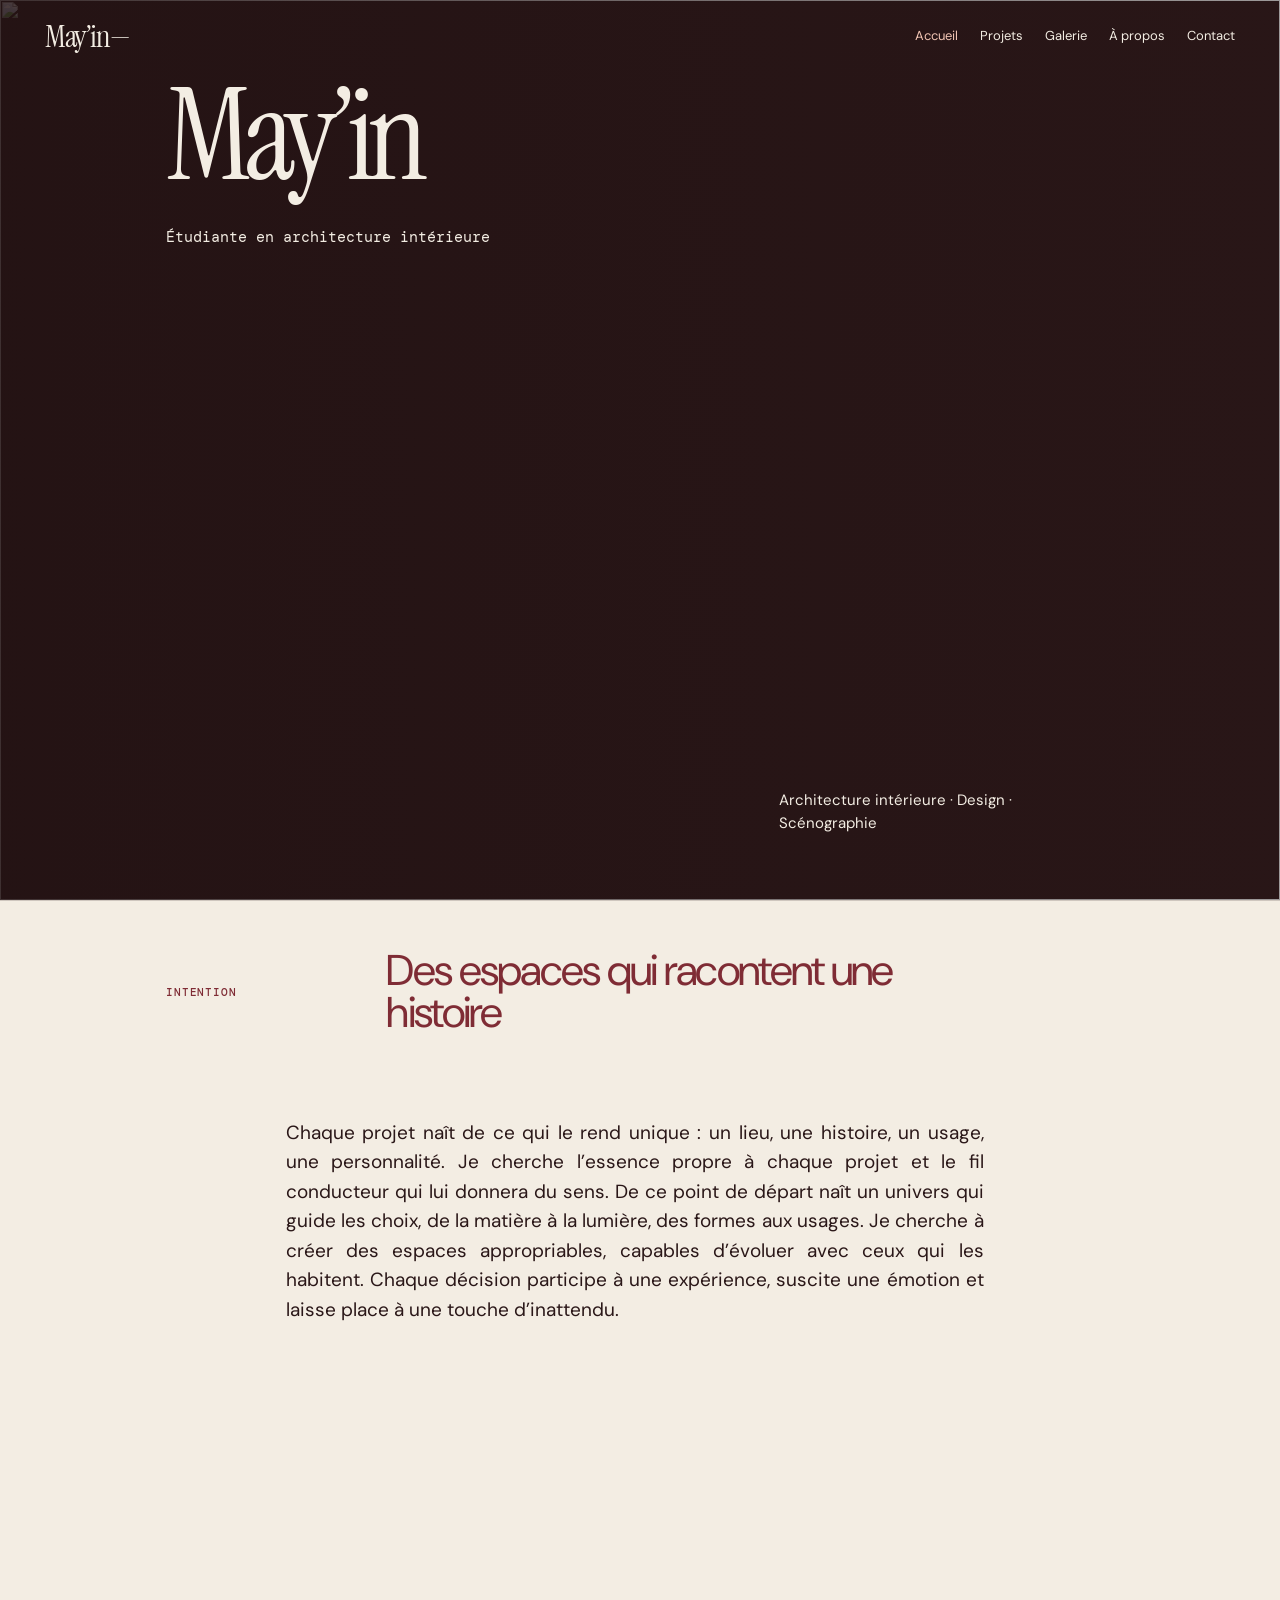
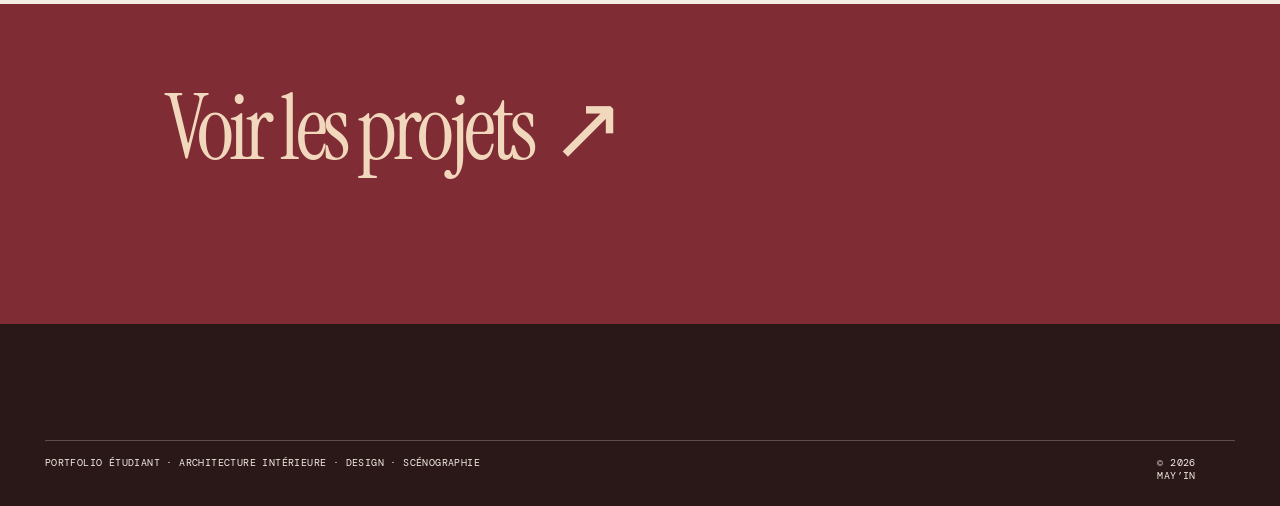
==== commit 5306aab9: "Unify navigation text sizing and image layout controls" ====
--- a/index.html
+++ b/index.html
@@ -1,6 +1,6 @@
 <!doctype html>
-<html lang="fr"><head><meta charset="UTF-8" /><meta name="viewport" content="width=device-width, initial-scale=1.0" /><meta name="description" content="May’in est le portfolio étudiant de Célia May : architecture intérieure, design et scénographie dans la région de Mons." /><meta name="author" content="Célia May" /><meta name="google-site-verification" content="XA1dI8wT4EpeI74ma5oHMC1SMYgeuF5XuZBc81yIpOs" /><meta name="robots" content="index,follow,max-image-preview:large" /><meta name="theme-color" content="#7f2c35" /><meta name="color-scheme" content="light" /><link rel="canonical" href="https://may-in.be/" /><link rel="icon" href="favicon.png" type="image/png" sizes="512x512" /><link rel="apple-touch-icon" href="favicon.png" /><link rel="manifest" href="site.webmanifest" /><meta property="og:type" content="website" /><meta property="og:locale" content="fr_BE" /><meta property="og:site_name" content="May’in" /><meta property="og:title" content="May’in — Portfolio d’architecture intérieure" /><meta property="og:description" content="Portfolio étudiant de Célia May : architecture intérieure, design et scénographie à Mons, Thuin et Charleroi" /><meta property="og:url" content="https://may-in.be/" /><meta property="og:image" content="https://may-in.be/assets/social-preview.png" /><meta property="og:image:type" content="image/png" /><meta property="og:image:width" content="1733" /><meta property="og:image:height" content="907" /><meta property="og:image:alt" content="Composition de matières, plans et volumes par May’in" /><meta name="twitter:card" content="summary_large_image" /><meta name="twitter:title" content="May’in — Portfolio d’architecture intérieure" /><meta name="twitter:description" content="Portfolio étudiant de Célia May : architecture intérieure, design et scénographie à Mons, Thuin et Charleroi" /><meta name="twitter:image" content="https://may-in.be/assets/social-preview.png" /><script id="structured-data" type="application/ld+json">{"@context":"https://schema.org","@graph":[{"@type":"WebSite","@id":"https://may-in.be/#website","url":"https://may-in.be/","name":"May’in","alternateName":["May-in","May In","Mayin"],"inLanguage":"fr-BE"},{"@type":"Organization","@id":"https://may-in.be/#studio","name":"May’in","alternateName":["May-in","May In","Mayin"],"url":"https://may-in.be/","logo":"https://may-in.be/favicon.png","image":"https://may-in.be/assets/social-preview.png","description":"May’in est le portfolio étudiant de Célia May en architecture intérieure, design et scénographie dans la région de Mons.","areaServed":["Mons","Thuin","Charleroi","Hainaut","Wallonie"],"founder":{"@id":"https://may-in.be/#celia-may"}},{"@type":"Person","@id":"https://may-in.be/#celia-may","name":"Célia May","jobTitle":"Étudiante en architecture intérieure","memberOf":{"@id":"https://may-in.be/#studio"}}]}</script><title>May’in — Portfolio d’architecture intérieure | Célia May</title><link rel="preconnect" href="https://fonts.googleapis.com" /><link rel="preconnect" href="https://fonts.gstatic.com" crossorigin /><link href="https://fonts.googleapis.com/css2?family=Cormorant+Garamond:ital,wght@0,400;1,400&family=DM+Mono:wght@400;500&family=DM+Sans:opsz,wght@9..40,400;9..40,500;9..40,600&family=Instrument+Serif:ital@0;1&display=swap" rel="stylesheet" /><link rel="stylesheet" href="styles.css?v=12" /></head>
+<html lang="fr"><head><meta charset="UTF-8" /><meta name="viewport" content="width=device-width, initial-scale=1.0" /><meta name="description" content="May’in est le portfolio étudiant de Célia May : architecture intérieure, design et scénographie dans la région de Mons." /><meta name="author" content="Célia May" /><meta name="google-site-verification" content="XA1dI8wT4EpeI74ma5oHMC1SMYgeuF5XuZBc81yIpOs" /><meta name="robots" content="index,follow,max-image-preview:large" /><meta name="theme-color" content="#7f2c35" /><meta name="color-scheme" content="light" /><link rel="canonical" href="https://may-in.be/" /><link rel="icon" href="favicon.png" type="image/png" sizes="512x512" /><link rel="apple-touch-icon" href="favicon.png" /><link rel="manifest" href="site.webmanifest" /><meta property="og:type" content="website" /><meta property="og:locale" content="fr_BE" /><meta property="og:site_name" content="May’in" /><meta property="og:title" content="May’in — Portfolio d’architecture intérieure" /><meta property="og:description" content="Portfolio étudiant de Célia May : architecture intérieure, design et scénographie à Mons, Thuin et Charleroi" /><meta property="og:url" content="https://may-in.be/" /><meta property="og:image" content="https://may-in.be/assets/social-preview.png" /><meta property="og:image:type" content="image/png" /><meta property="og:image:width" content="1733" /><meta property="og:image:height" content="907" /><meta property="og:image:alt" content="Composition de matières, plans et volumes par May’in" /><meta name="twitter:card" content="summary_large_image" /><meta name="twitter:title" content="May’in — Portfolio d’architecture intérieure" /><meta name="twitter:description" content="Portfolio étudiant de Célia May : architecture intérieure, design et scénographie à Mons, Thuin et Charleroi" /><meta name="twitter:image" content="https://may-in.be/assets/social-preview.png" /><script id="structured-data" type="application/ld+json">{"@context":"https://schema.org","@graph":[{"@type":"WebSite","@id":"https://may-in.be/#website","url":"https://may-in.be/","name":"May’in","alternateName":["May-in","May In","Mayin"],"inLanguage":"fr-BE"},{"@type":"Organization","@id":"https://may-in.be/#studio","name":"May’in","alternateName":["May-in","May In","Mayin"],"url":"https://may-in.be/","logo":"https://may-in.be/favicon.png","image":"https://may-in.be/assets/social-preview.png","description":"May’in est le portfolio étudiant de Célia May en architecture intérieure, design et scénographie dans la région de Mons.","areaServed":["Mons","Thuin","Charleroi","Hainaut","Wallonie"],"founder":{"@id":"https://may-in.be/#celia-may"}},{"@type":"Person","@id":"https://may-in.be/#celia-may","name":"Célia May","jobTitle":"Étudiante en architecture intérieure","memberOf":{"@id":"https://may-in.be/#studio"}}]}</script><title>May’in — Portfolio d’architecture intérieure | Célia May</title><link rel="preconnect" href="https://fonts.googleapis.com" /><link rel="preconnect" href="https://fonts.gstatic.com" crossorigin /><link href="https://fonts.googleapis.com/css2?family=Cormorant+Garamond:ital,wght@0,400;1,400&family=DM+Mono:wght@400;500&family=DM+Sans:opsz,wght@9..40,400;9..40,500;9..40,600&family=Instrument+Serif:ital@0;1&display=swap" rel="stylesheet" /><link rel="stylesheet" href="styles.css?v=13" /><link rel="stylesheet" href="dynamic.css?v=19" /></head>
 <body class="home-page" data-page="home"><a class="skip-link" href="#main-content">Aller au contenu</a><header class="topbar"><a class="wordmark" href="index.html" aria-label="Accueil"><span data-site="name">May’in</span><span>—</span></a><button class="menu-toggle" type="button" aria-expanded="false" aria-controls="navigation"><span data-site="menuLabel">Menu</span> <span>+</span></button><nav id="navigation" class="navigation" aria-label="Navigation principale"><a aria-current="page" href="index.html">Accueil</a><a href="projets.html">Projets</a><a href="galerie.html">Galerie</a><a href="a-propos.html">À propos</a><a href="contact.html">Contact</a></nav></header>
-<main id="main-content" tabindex="-1"><section class="home-hero"><img class="home-hero__background" data-site-image="heroImage" src="assets/projects/03-patisserie/05-vue-1.webp" alt="" /><div class="home-hero__content"><h1><span data-site="name">May’in</span></h1><div class="home-hero__bottom"><p data-site="intro">Architecture intérieure · Design · Scénographie</p></div></div></section><section class="home-intro"><p class="eyebrow" data-site="homeAboutLabel">Intention</p><div><h2 data-site="homeAboutTitle">Des lieux pensés à partir de leurs usages.</h2><p data-site="homeAboutText">Chaque projet commence par le lieu, ses contraintes et l’attention portée à celles et ceux qui vont l’habiter.</p></div></section><div data-custom-blocks="home"></div><section class="home-close"><a href="projets.html" class="large-link"><span data-site="homeProjectsLabel">Voir les projets</span> <span>↗</span></a></section></main><footer class="footer footer--compact"><div class="footer-bottom"><span data-site="role">Architecture intérieure · Design · Scénographie</span><span data-social-links></span><span><span data-site="copyright">© 2026</span> <span data-site="name">May’in</span></span></div></footer><script src="layout-model.js?v=3"></script><script src="script.js?v=21"></script></body></html>
+<main id="main-content" tabindex="-1"><section class="home-hero"><img class="home-hero__background" data-site-image="heroImage" src="assets/projects/03-patisserie/05-vue-1.webp" alt="" /><div class="home-hero__content"><h1><span data-site="name">May’in</span></h1><div class="home-hero__bottom"><p data-site="intro">Architecture intérieure · Design · Scénographie</p></div></div></section><section class="home-intro"><p class="eyebrow" data-site="homeAboutLabel">Intention</p><div><h2 data-site="homeAboutTitle">Des lieux pensés à partir de leurs usages.</h2><p data-site="homeAboutText">Chaque projet commence par le lieu, ses contraintes et l’attention portée à celles et ceux qui vont l’habiter.</p></div></section><div data-custom-blocks="home"></div><section class="home-close"><a href="projets.html" class="large-link"><span data-site="homeProjectsLabel">Voir les projets</span> <span>↗</span></a></section></main><footer class="footer footer--compact"><div class="footer-bottom"><span data-site="role">Architecture intérieure · Design · Scénographie</span><span data-social-links></span><span><span data-site="copyright">© 2026</span> <span data-site="name">May’in</span></span></div></footer><script src="layout-model.js?v=4"></script><script src="script.js?v=23"></script></body></html>
 
 
--- a/styles.css
+++ b/styles.css
@@ -37,7 +37,7 @@
 .home-hero h1,.page-heading h1,.contact-main h1,.project-hero h1 { font:400 clamp(70px,10vw,170px)/.79 var(--serif); letter-spacing:-.06em; margin:0; }
 .home-hero h1 em,.page-heading h1 em,.contact-main h1 em,.project-hero h1 em { color:var(--wine); font-weight:400; }.home-hero h1 em { color:#f2c5b4; }.home-hero .eyebrow { color:#f2c5b4; }
 .home-hero__bottom { margin-top:auto; align-self:flex-end; max-width:330px; padding-top:80px; font-size:16px; line-height:1.55; }.home-hero__bottom .text-link { margin-top:22px; }
-.home-intro { display:grid; grid-template-columns:2fr 7fr; gap:50px; padding:150px 13vw; border-top:1px solid var(--line); }.home-intro h2 { max-width:900px; margin:0; font:400 clamp(44px,5.8vw,88px)/.9 var(--serif); letter-spacing:-.05em; }.home-intro div > p { max-width:380px; margin:42px 0 0; font-size:16px; line-height:1.55; }
+.home-intro { display:grid; grid-template-columns:2fr 7fr; gap:50px; padding:150px 13vw; border-top:1px solid var(--line); }.home-intro h2 { max-width:900px; margin:0; font:400 clamp(44px,5.8vw,88px)/.9 var(--serif); letter-spacing:-.05em; }.home-intro > div:not([data-custom-blocks]) > p { max-width:380px; margin:42px 0 0; font-size:16px; line-height:1.55; }
 .featured-home { padding:0 3.5vw 130px; }.featured-home__header,.featured-home__footer { display:flex; justify-content:space-between; align-items:end; }.featured-home__header { padding:0 0 15px; font:11px var(--mono); text-transform:uppercase; }.featured-home__header .eyebrow { margin:0; }.featured-home__visual { display:block; overflow:hidden; aspect-ratio:16/8; border-radius:2px 48px 2px 2px; }.featured-home__visual img { width:100%; height:100%; object-fit:cover; transition:transform .8s cubic-bezier(.2,.65,.2,1); }.featured-home__visual:hover img { transform:scale(1.035); }.featured-home__footer { padding-top:20px; }.project-kind { margin:0 0 8px; color:var(--wine); font:11px var(--mono); text-transform:uppercase; }.featured-home h2 { margin:0; font:400 clamp(47px,6.8vw,105px)/.85 var(--serif); letter-spacing:-.05em; }.round-link { width:52px; height:52px; display:grid; place-items:center; flex:none; border:1px solid var(--wine); border-radius:50%; color:var(--wine); font-size:23px; transition:.25s; }.round-link:hover { background:var(--wine); color:var(--paper); transform:rotate(45deg); }.home-close { padding:80px 13vw 150px; background:var(--wine); color:var(--paper); }.home-close p { max-width:280px; margin:0 0 36px; font-size:16px; line-height:1.5; }.large-link { font:400 clamp(48px,7vw,110px)/.9 var(--serif); letter-spacing:-.05em; }.large-link span { color:#f1d8bd; }.footer--compact { padding-top:26px; }
 .page { padding:150px 3.5vw 120px; min-height:calc(100svh - 160px); }.page-heading { display:grid; grid-template-columns:1fr auto; align-items:end; gap:30px; margin-bottom:85px; }.page-heading .eyebrow { grid-column:1/-1; margin-bottom:0; }.page-heading h1 { font-size:clamp(70px,11vw,178px); }.page .projects-grid { padding:0; }.page .projects-grid h2 { margin:7px 0 0; font:400 clamp(27px,3vw,46px)/.9 var(--serif); letter-spacing:-.04em; }
 .about-page__content { display:grid; grid-template-columns:5fr 7fr; gap:8vw; padding:20px 10vw 40px; }.lead { margin:0; font:400 clamp(30px,3.7vw,60px)/.98 var(--serif); letter-spacing:-.04em; }.about-page__columns { align-self:end; display:grid; grid-template-columns:1fr 1fr; gap:30px; font-size:16px; line-height:1.55; }.about-page__columns p { margin:0; }
--- a/dynamic.css
+++ b/dynamic.css
@@ -0,0 +1,171 @@
+.project-image__empty,.project-hero__empty{width:100%;min-height:260px;display:grid;place-items:center;background:var(--wine);color:var(--paper);font:12px var(--mono)}
+.content-error{font-size:16px}
+.project-card:nth-child(7){grid-column:1/span 5;margin-top:4vw}
+.project-card:nth-child(8){grid-column:8/span 4;margin-top:12vw}
+.project-card:nth-child(9){grid-column:1/span 7}
+.project-card:nth-child(10){grid-column:9/span 4;margin-top:8vw}
+.project-card h2{margin:7px 0 0;font:400 clamp(27px,3vw,46px)/.95 var(--serif);letter-spacing:-.04em}
+.project-image{border-radius:24px 42px 24px 24px;max-height:min(58svh,560px)}
+.project-card--portrait .project-image{aspect-ratio:4/5;border-radius:24px 42px 24px 24px}
+.project-card--square .project-image{aspect-ratio:4/3;border-radius:24px 42px 24px 24px}
+.project-card--cutout .project-image{background:transparent;border-radius:0}
+.project-card--cutout .project-image img{object-fit:contain}
+.project-card--cutout:hover img{transform:scale(1.025)}
+.project-hero{padding-top:120px}
+.project-hero h1{font-size:clamp(56px,7.5vw,112px);line-height:.96;max-width:1200px;margin-bottom:42px}
+.project-hero .project-back{margin-bottom:30px}
+.project-hero img{width:100%;height:min(60svh,660px);background:transparent;border-radius:24px 42px 24px 24px}
+.project-layout--portrait .project-hero img,.project-layout--square .project-hero img{width:100%;height:min(55svh,600px);background:transparent}
+.project-hero img.project-hero__image--cutout{object-fit:contain}
+.project-hero img.radius-none{border-radius:0}.project-hero img.radius-soft{border-radius:22px 38px 22px 22px}.project-hero img.radius-top-right{border-radius:2px 48px 2px 2px}.project-hero img.radius-diagonal{border-radius:36px 2px 36px 2px}.project-hero img.radius-all{border-radius:36px}.project-hero img.radius-pill{border-radius:999px}
+.project-copy{padding:75px 13vw 80px}
+.project-gallery{gap:clamp(36px,5vw,80px) 3vw;align-items:center}
+.project-gallery .project-media img{max-height:min(60svh,660px);width:100%;height:auto;object-fit:contain;border-radius:22px 32px 22px 22px}
+.project-media--cutout,.project-media--plan{padding:0!important;background:transparent!important;border-radius:0}
+.project-gallery .project-media--cutout img,.project-gallery .project-media--plan img{border-radius:0;background:transparent}
+.project-media figcaption{max-width:48ch;margin-top:14px;font:11px/1.6 var(--mono);color:var(--muted);text-transform:none;letter-spacing:.015em}
+.project-media figcaption:empty{display:none}
+.project-gallery .large-link{margin-top:45px;font-size:clamp(42px,6vw,88px)}
+@media(max-width:760px){
+ .project-card:nth-child(n){margin:0}
+ .project-hero{padding:100px 20px 0}
+ .project-hero h1{font-size:clamp(48px,13vw,80px);margin-bottom:30px}
+ .project-hero img,.project-layout--portrait .project-hero img,.project-layout--square .project-hero img{height:min(53svh,480px)}
+ .project-copy{padding:56px 20px 64px}
+ .project-media{margin-bottom:44px}
+ .project-gallery .project-media img{max-height:56svh}
+ .project-media--portrait{max-width:88%;margin-inline:auto}
+ .project-media figcaption{font-size:10px}
+}
+@media(prefers-reduced-motion:reduce){.project-card img{transition:none}.project-card:hover img{transform:none}}
+
+/* Shared responsive composition, used by the published site and the Studio. */
+.footer [data-social-links],.contact-details [data-social-links]{display:flex;gap:9px;flex-wrap:wrap}
+.footer [data-social-links] span,.contact-details [data-social-links] span{opacity:.45}
+[hidden]{display:none!important}
+main,section,figure,.project-card,.project-title-row,.project-meta,.footer-bottom>*{min-width:0}
+[data-edit-inline]{overflow-wrap:break-word}
+.navigation a[data-edit-inline]{width:max-content!important;max-width:none!important;white-space:nowrap;overflow-wrap:normal;min-width:max-content;flex:none}
+@media(max-width:760px){.navigation a[data-edit-inline]{width:100%!important;max-width:100%!important;min-width:0;white-space:normal}}
+.projects-grid{grid-template-columns:repeat(12,minmax(0,1fr))}
+.project-card--custom-size{grid-column:span var(--card-span,12)!important;justify-self:var(--card-align,start)}
+.project-cover-group{width:100%;min-width:0}
+.project-card .project-image{width:100%;max-width:100%;transform:none}
+.project-category{display:block;margin-top:12px;font:10px/1.4 var(--mono);text-transform:uppercase;letter-spacing:.02em}
+.project-meta{display:block;margin-top:8px}
+.project-title-row{display:inline-flex;align-items:baseline;gap:.22em;max-width:100%;margin-top:7px}
+.project-card__text{display:flex;flex-direction:column;align-items:stretch;min-width:0}
+.project-title-row h2{min-width:0;margin:0!important}
+.project-arrow{position:static;flex:none;line-height:1;align-self:baseline}
+.large-link,.contact-link,.project-gallery .large-link{display:inline-flex;align-items:baseline;gap:.18em}
+.large-link>span:last-child,.contact-link>span:last-child{flex:none;line-height:1}
+.project-hero__visual{position:relative;isolation:isolate}
+.project-hero img.project-hero__image{width:100%;object-position:var(--media-position,center);margin-inline:auto;transform:none}
+.project-gallery,.gallery-grid,.custom-blocks{display:grid;grid-template-columns:repeat(12,minmax(0,1fr));align-items:start;gap:clamp(24px,4vw,64px) clamp(14px,2.4vw,36px)}
+.project-media,.gallery-item,.custom-block{min-width:0;width:100%;margin:0;transform:none;justify-self:start}
+.project-media{grid-column:var(--media-start,auto)/span var(--media-span,8)}
+.project-media--left{--media-start:1}
+.project-media--right{--media-start:calc(13 - var(--media-span,8))}
+.project-media--center{--media-start:calc(7 - var(--media-span,8)/2)}
+.media-grid--custom{grid-column:auto/span var(--media-span,12)}
+.gallery-grid{padding:0 3.5vw 100px}
+.gallery-item,.gallery-item:nth-child(n){grid-column:auto/span var(--media-span,6);margin:0}
+.gallery-item img,.custom-block--image img{display:block;width:100%;height:auto;object-fit:contain;object-position:var(--media-position,center)}
+.gallery-item figcaption{display:flex;flex-wrap:wrap;gap:12px;margin-top:12px;font:11px/1.5 var(--mono);color:var(--muted)}
+.gallery-item figcaption>[data-edit-inline]{flex:1;min-width:0}
+.project-media figcaption,.custom-block figcaption{position:relative;z-index:2;max-width:none;overflow-wrap:anywhere}
+.custom-blocks{padding:0 13vw 80px}
+.custom-block{grid-column:span var(--block-span,12);margin-bottom:var(--block-gap,36px);max-width:none}
+.custom-block--align-center{justify-self:center;margin-inline:auto}
+.custom-block--align-right{justify-self:end;margin-left:auto}
+.custom-block--text,.custom-block--quote{padding:var(--block-padding,0);min-height:var(--block-min-height,0);background:var(--block-background,transparent);color:var(--block-color,inherit);text-align:var(--block-text-align,left)}
+.custom-block--text p,.custom-block--quote p{margin:0;font:400 var(--block-font-size,18px)/1.5 var(--block-font,var(--sans));color:inherit;overflow-wrap:anywhere}
+.custom-block--quote{border:0;border-left:1px solid currentColor}
+.custom-block--spacer{height:var(--space,80px)}
+.custom-block--divider{border:0;border-top:1px solid var(--line)}
+.custom-blocks>.custom-block:last-child{margin-bottom:0}
+.page>[data-custom-blocks]>.custom-blocks,.contact-main>[data-custom-blocks]>.custom-blocks{padding-bottom:0}
+.hero-block-zone{position:relative;z-index:2;grid-column:1/-1;width:100%;min-width:0;color:inherit}
+.hero-block-zone>.custom-blocks{padding:clamp(14px,2.5vw,34px) 0 0}
+.home-hero .hero-block-zone{align-self:start;color:var(--paper)}
+.home-hero .hero-block-zone>.custom-blocks{padding:0}
+.page-heading .hero-block-zone{margin-top:clamp(20px,3vw,48px)}
+.project-hero__visual>.hero-block-zone{position:absolute;inset:0;display:flex;align-items:flex-end;padding:clamp(18px,4vw,64px);pointer-events:none}
+.project-hero__visual>.hero-block-zone>.custom-blocks{padding:0;pointer-events:auto}
+.radius-none img,.radius-none .project-image{border-radius:0!important}
+.radius-soft img,.radius-soft .project-image{border-radius:22px 38px 22px 22px!important}
+.radius-top-right img,.radius-top-right .project-image{border-radius:2px 48px 2px 2px!important}
+.radius-diagonal img,.radius-diagonal .project-image{border-radius:36px 2px 36px 2px!important}
+.radius-pill img,.radius-pill .project-image{border-radius:999px!important}
+.radius-all img,.radius-all .project-image{border-radius:36px!important}
+
+/* No clipping: actual widths and positions are fitted to the available canvas. */
+[data-layout-item]{position:relative;left:var(--layout-x,0);top:var(--layout-y,0);width:min(var(--layout-width,100%),var(--layout-max,100%));max-width:none!important;min-width:0;transform:none!important;margin-top:calc(var(--layout-top,0px) + var(--layout-flow-y,0px))!important}
+.project-cover-group[data-layout-item],.project-hero__visual[data-layout-item],.project-media[data-layout-item],.gallery-item[data-layout-item],.custom-block[data-layout-item]{width:min(var(--layout-width,100%),var(--layout-max,100%))}
+.admin-preview--edit [data-edit-path]{cursor:pointer;outline:1px solid transparent;outline-offset:4px;transition:none}
+.admin-preview--edit [data-edit-path]:hover{outline-color:color-mix(in srgb,var(--wine) 65%,transparent)}
+.admin-preview--edit [data-edit-inline]{cursor:text;position:relative;z-index:4;pointer-events:auto!important}
+.admin-preview--edit .admin-selected{outline:2px solid var(--wine)!important;outline-offset:5px}
+.admin-preview--edit .custom-block--text,.admin-preview--edit .custom-block--quote{pointer-events:none}
+.admin-preview--edit .custom-block--text>*,.admin-preview--edit .custom-block--quote>*{pointer-events:auto}
+.admin-image-handle{display:none}
+.admin-preview--edit .admin-image-handle{position:absolute;z-index:5;right:24px;bottom:24px;display:block;border:1px solid rgba(255,255,255,.55);border-radius:999px;padding:10px 14px;background:rgba(35,23,25,.78);color:#fff;font:500 10px var(--mono);cursor:pointer}
+
+@media(max-width:980px){
+ .projects-grid,.project-gallery,.gallery-grid,.custom-blocks{display:grid;grid-template-columns:minmax(0,1fr);gap:32px}
+ .project-card,.project-card:nth-child(n),.project-media,.project-media:nth-child(n),.gallery-item,.gallery-item:nth-child(n),.custom-block{grid-column:1/-1!important;width:100%!important;max-width:100%!important;justify-self:stretch;margin:0}
+ [data-layout-item]{left:0!important;top:0!important;transform:none!important;width:min(var(--layout-width,100%),100%)!important;max-width:100%!important;min-height:0!important;margin-top:var(--layout-top,0px)!important}
+ [data-layout-item][data-layout-kind="text"]{width:min(100%,64ch)!important;max-width:100%!important}
+ .project-cover-group[data-layout-item],.project-hero__visual[data-layout-item],.project-media[data-layout-item],.gallery-item[data-layout-item],.custom-block[data-layout-item]{width:100%!important;margin-top:0!important}
+ .project-title-row[data-layout-item],.large-link[data-layout-item],.contact-link[data-layout-item]{width:auto!important}
+ .project-card__text{width:100%;align-items:stretch}
+ .project-image,.project-card .project-image{max-width:100%;max-height:none}
+ .project-media img,.project-gallery .project-media img,.gallery-item img,.custom-block--image img{width:100%;height:auto;max-height:none;object-fit:contain}
+ .project-card--tall .project-image{aspect-ratio:3/4}
+ .project-card--portrait .project-image{aspect-ratio:4/5}
+ .project-card--wide .project-image{aspect-ratio:16/10}
+ .project-card--square .project-image{aspect-ratio:4/3}
+ .project-copy,.about-page__content,.about-page__columns,.home-intro,.page-heading{display:block}
+ .home-intro,.project-copy{padding:64px 20px}
+ .about-page__content{padding:0}
+ .about-page__columns{margin-top:32px}
+ .about-page__columns p+p{margin-top:24px}
+ .home-intro .eyebrow,.project-copy .eyebrow{margin-bottom:24px}
+ .custom-blocks{padding:0 20px 48px}
+ .custom-block--text,.custom-block--quote{padding:min(var(--block-padding,0px),24px);min-height:0}
+ .custom-block--text p,.custom-block--quote p{font-size:min(var(--block-font-size,18px),8vw)}
+ .custom-block--spacer{height:min(var(--space,80px),80px)}
+ .hero-block-zone>.custom-blocks{padding-inline:0;padding-bottom:0}
+ .project-hero__visual>.hero-block-zone{position:relative;inset:auto;padding:20px 0 0}
+ .project-gallery,.gallery-grid{padding:0 20px 64px}
+ .gallery-item figcaption{display:block}
+ .gallery-item figcaption>*{display:block;margin-top:8px}
+ .contact-details{display:block}
+ .contact-details>*{max-width:100%;overflow-wrap:anywhere}
+ .footer-bottom{flex-wrap:wrap;gap:16px}
+}
+
+/* Navigation stays legible as the home header moves from the hero to its light scrolled surface. */
+.home-page .topbar:not(.is-scrolled) .navigation a,
+.home-page .topbar:not(.is-scrolled) .menu-toggle{color:var(--paper)}
+.home-page .topbar:not(.is-scrolled) .navigation a[aria-current="page"]{color:#f2c5b4}
+.home-page .topbar:not(.is-scrolled) .wordmark span{color:var(--paper)}
+.home-page .topbar:not(.is-scrolled) .navigation.is-open a,
+.home-page .topbar:not(.is-scrolled) .navigation.is-open a[aria-current="page"]{color:var(--ink)}
+.home-page .topbar.is-scrolled .navigation a{color:var(--ink)}
+.home-page .topbar.is-scrolled .navigation a[aria-current="page"]{color:var(--wine)}
+
+/* Home editorial blocks share the intro's flow so mobile preserves intentional before/after order. */
+.home-intro--editable{padding-bottom:0}
+.home-intro--editable>[data-custom-blocks="home"]{grid-column:1/-1;min-width:0;margin-top:150px}
+.home-intro--editable>[data-custom-blocks="home"]>.custom-blocks{padding:0 0 80px}
+@media(max-width:980px){
+ .home-intro--editable{display:flex;flex-direction:column;padding-bottom:112px}
+ .home-intro--editable>[data-custom-blocks="home"]{display:contents;margin:0}
+ .home-intro--editable>[data-custom-blocks="home"]>.custom-blocks{display:contents;padding:0}
+ .home-intro--editable>.eyebrow{order:0}
+ .home-intro--editable>div:not([data-custom-blocks]){order:2}
+ .home-intro--editable .custom-block--mobile-before{order:1}
+ .home-intro--editable .custom-block:not(.custom-block--mobile-before){order:3}
+ .home-intro--editable .custom-block+.custom-block{margin-top:32px!important}
+}
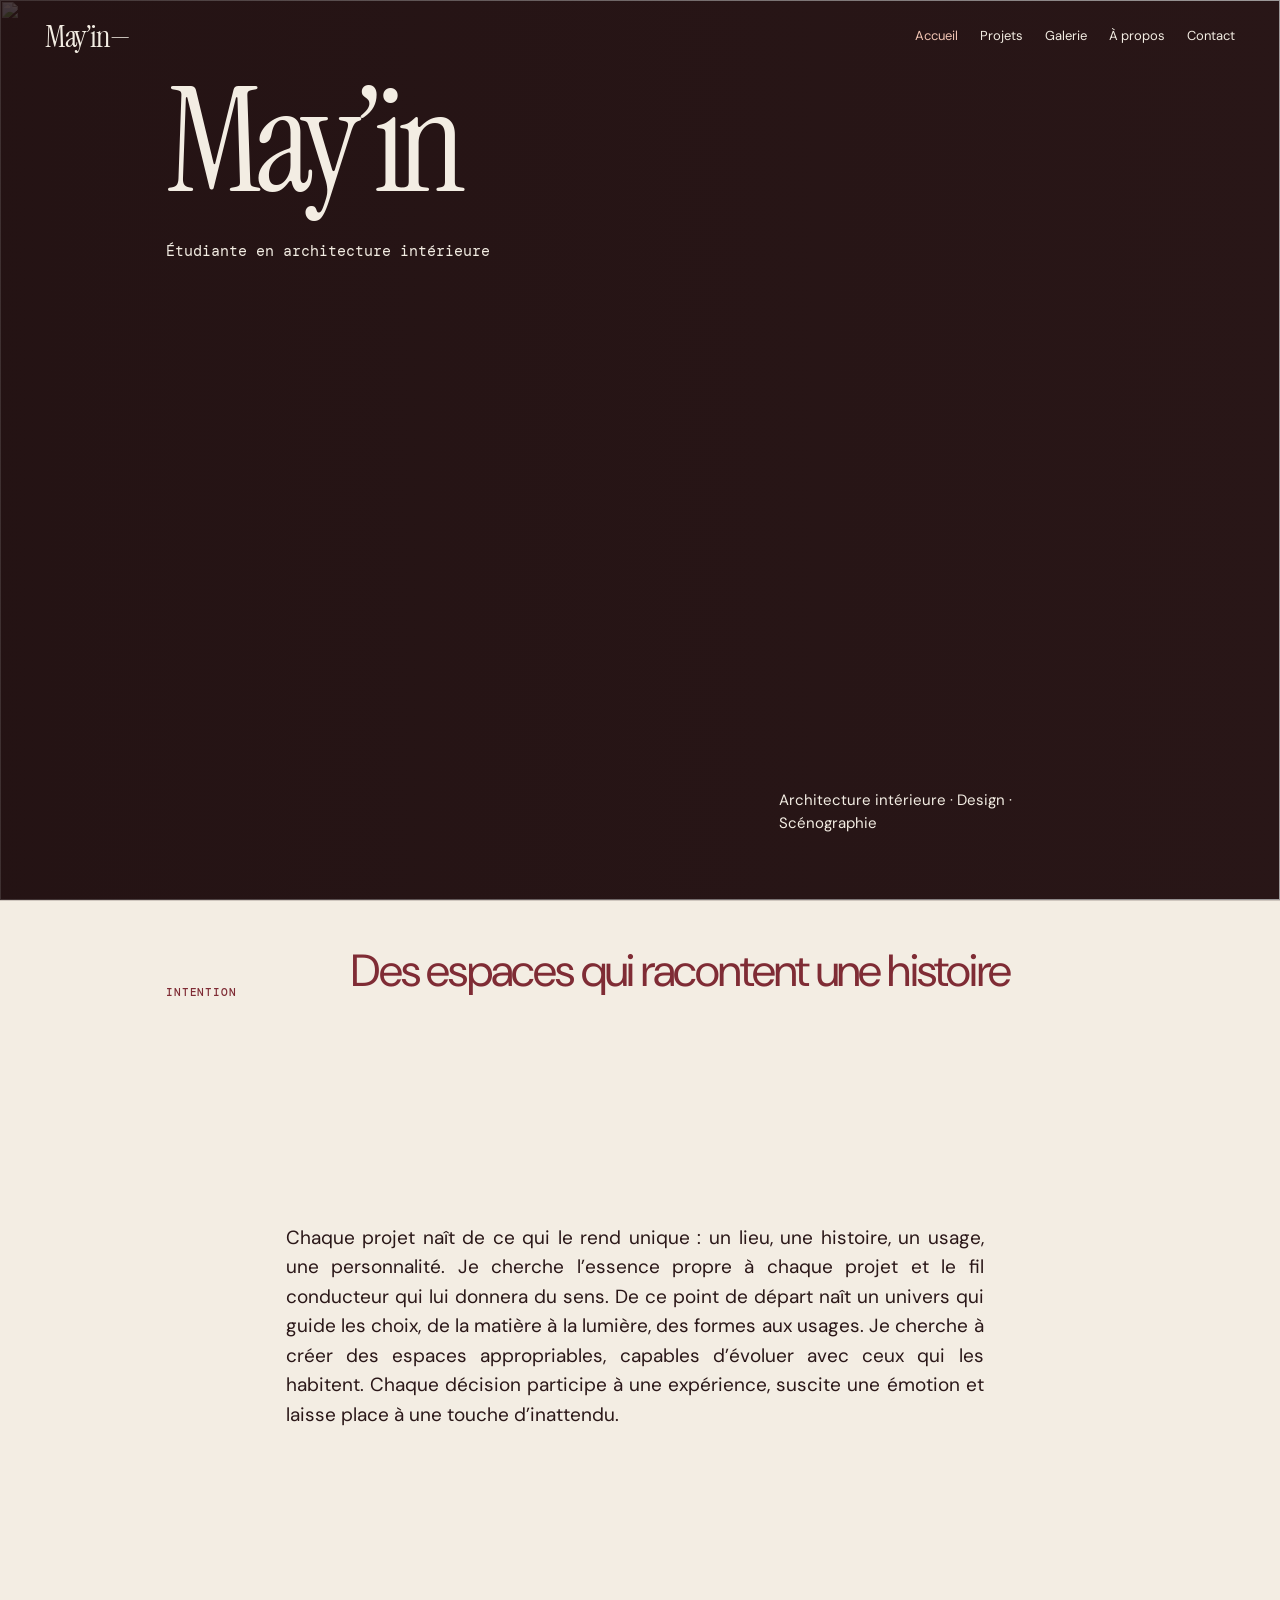
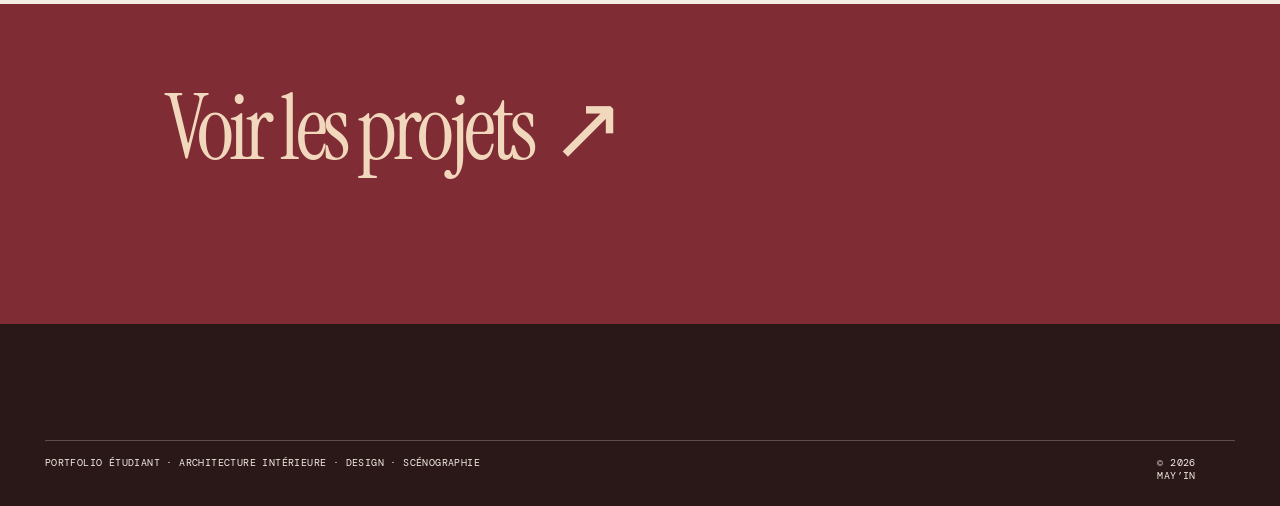
==== commit 790e0876: "Show editable spacers in Studio without changing published layout" ====
--- a/index.html
+++ b/index.html
@@ -1,6 +1,6 @@
 <!doctype html>
-<html lang="fr"><head><meta charset="UTF-8" /><meta name="viewport" content="width=device-width, initial-scale=1.0" /><meta name="description" content="May’in est le portfolio étudiant de Célia May : architecture intérieure, design et scénographie dans la région de Mons." /><meta name="author" content="Célia May" /><meta name="google-site-verification" content="XA1dI8wT4EpeI74ma5oHMC1SMYgeuF5XuZBc81yIpOs" /><meta name="robots" content="index,follow,max-image-preview:large" /><meta name="theme-color" content="#7f2c35" /><meta name="color-scheme" content="light" /><link rel="canonical" href="https://may-in.be/" /><link rel="icon" href="favicon.png" type="image/png" sizes="512x512" /><link rel="apple-touch-icon" href="favicon.png" /><link rel="manifest" href="site.webmanifest" /><meta property="og:type" content="website" /><meta property="og:locale" content="fr_BE" /><meta property="og:site_name" content="May’in" /><meta property="og:title" content="May’in — Portfolio d’architecture intérieure" /><meta property="og:description" content="Portfolio étudiant de Célia May : architecture intérieure, design et scénographie à Mons, Thuin et Charleroi" /><meta property="og:url" content="https://may-in.be/" /><meta property="og:image" content="https://may-in.be/assets/social-preview.png" /><meta property="og:image:type" content="image/png" /><meta property="og:image:width" content="1733" /><meta property="og:image:height" content="907" /><meta property="og:image:alt" content="Composition de matières, plans et volumes par May’in" /><meta name="twitter:card" content="summary_large_image" /><meta name="twitter:title" content="May’in — Portfolio d’architecture intérieure" /><meta name="twitter:description" content="Portfolio étudiant de Célia May : architecture intérieure, design et scénographie à Mons, Thuin et Charleroi" /><meta name="twitter:image" content="https://may-in.be/assets/social-preview.png" /><script id="structured-data" type="application/ld+json">{"@context":"https://schema.org","@graph":[{"@type":"WebSite","@id":"https://may-in.be/#website","url":"https://may-in.be/","name":"May’in","alternateName":["May-in","May In","Mayin"],"inLanguage":"fr-BE"},{"@type":"Organization","@id":"https://may-in.be/#studio","name":"May’in","alternateName":["May-in","May In","Mayin"],"url":"https://may-in.be/","logo":"https://may-in.be/favicon.png","image":"https://may-in.be/assets/social-preview.png","description":"May’in est le portfolio étudiant de Célia May en architecture intérieure, design et scénographie dans la région de Mons.","areaServed":["Mons","Thuin","Charleroi","Hainaut","Wallonie"],"founder":{"@id":"https://may-in.be/#celia-may"}},{"@type":"Person","@id":"https://may-in.be/#celia-may","name":"Célia May","jobTitle":"Étudiante en architecture intérieure","memberOf":{"@id":"https://may-in.be/#studio"}}]}</script><title>May’in — Portfolio d’architecture intérieure | Célia May</title><link rel="preconnect" href="https://fonts.googleapis.com" /><link rel="preconnect" href="https://fonts.gstatic.com" crossorigin /><link href="https://fonts.googleapis.com/css2?family=Cormorant+Garamond:ital,wght@0,400;1,400&family=DM+Mono:wght@400;500&family=DM+Sans:opsz,wght@9..40,400;9..40,500;9..40,600&family=Instrument+Serif:ital@0;1&display=swap" rel="stylesheet" /><link rel="stylesheet" href="styles.css?v=13" /><link rel="stylesheet" href="dynamic.css?v=19" /></head>
+<html lang="fr"><head><meta charset="UTF-8" /><meta name="viewport" content="width=device-width, initial-scale=1.0" /><meta name="description" content="May’in est le portfolio étudiant de Célia May : architecture intérieure, design et scénographie dans la région de Mons." /><meta name="author" content="Célia May" /><meta name="google-site-verification" content="XA1dI8wT4EpeI74ma5oHMC1SMYgeuF5XuZBc81yIpOs" /><meta name="robots" content="index,follow,max-image-preview:large" /><meta name="theme-color" content="#7f2c35" /><meta name="color-scheme" content="light" /><link rel="canonical" href="https://may-in.be/" /><link rel="icon" href="favicon.png" type="image/png" sizes="512x512" /><link rel="apple-touch-icon" href="favicon.png" /><link rel="manifest" href="site.webmanifest" /><meta property="og:type" content="website" /><meta property="og:locale" content="fr_BE" /><meta property="og:site_name" content="May’in" /><meta property="og:title" content="May’in — Portfolio d’architecture intérieure" /><meta property="og:description" content="Portfolio étudiant de Célia May : architecture intérieure, design et scénographie à Mons, Thuin et Charleroi" /><meta property="og:url" content="https://may-in.be/" /><meta property="og:image" content="https://may-in.be/assets/social-preview.png" /><meta property="og:image:type" content="image/png" /><meta property="og:image:width" content="1733" /><meta property="og:image:height" content="907" /><meta property="og:image:alt" content="Composition de matières, plans et volumes par May’in" /><meta name="twitter:card" content="summary_large_image" /><meta name="twitter:title" content="May’in — Portfolio d’architecture intérieure" /><meta name="twitter:description" content="Portfolio étudiant de Célia May : architecture intérieure, design et scénographie à Mons, Thuin et Charleroi" /><meta name="twitter:image" content="https://may-in.be/assets/social-preview.png" /><script id="structured-data" type="application/ld+json">{"@context":"https://schema.org","@graph":[{"@type":"WebSite","@id":"https://may-in.be/#website","url":"https://may-in.be/","name":"May’in","alternateName":["May-in","May In","Mayin"],"inLanguage":"fr-BE"},{"@type":"Organization","@id":"https://may-in.be/#studio","name":"May’in","alternateName":["May-in","May In","Mayin"],"url":"https://may-in.be/","logo":"https://may-in.be/favicon.png","image":"https://may-in.be/assets/social-preview.png","description":"May’in est le portfolio étudiant de Célia May en architecture intérieure, design et scénographie dans la région de Mons.","areaServed":["Mons","Thuin","Charleroi","Hainaut","Wallonie"],"founder":{"@id":"https://may-in.be/#celia-may"}},{"@type":"Person","@id":"https://may-in.be/#celia-may","name":"Célia May","jobTitle":"Étudiante en architecture intérieure","memberOf":{"@id":"https://may-in.be/#studio"}}]}</script><title>May’in — Portfolio d’architecture intérieure | Célia May</title><link rel="preconnect" href="https://fonts.googleapis.com" /><link rel="preconnect" href="https://fonts.gstatic.com" crossorigin /><link href="https://fonts.googleapis.com/css2?family=Cormorant+Garamond:ital,wght@0,400;1,400&family=DM+Mono:wght@400;500&family=DM+Sans:opsz,wght@9..40,400;9..40,500;9..40,600&family=Instrument+Serif:ital@0;1&display=swap" rel="stylesheet" /><link rel="stylesheet" href="styles.css?v=13" /><link rel="stylesheet" href="dynamic.css?v=22" /></head>
 <body class="home-page" data-page="home"><a class="skip-link" href="#main-content">Aller au contenu</a><header class="topbar"><a class="wordmark" href="index.html" aria-label="Accueil"><span data-site="name">May’in</span><span>—</span></a><button class="menu-toggle" type="button" aria-expanded="false" aria-controls="navigation"><span data-site="menuLabel">Menu</span> <span>+</span></button><nav id="navigation" class="navigation" aria-label="Navigation principale"><a aria-current="page" href="index.html">Accueil</a><a href="projets.html">Projets</a><a href="galerie.html">Galerie</a><a href="a-propos.html">À propos</a><a href="contact.html">Contact</a></nav></header>
-<main id="main-content" tabindex="-1"><section class="home-hero"><img class="home-hero__background" data-site-image="heroImage" src="assets/projects/03-patisserie/05-vue-1.webp" alt="" /><div class="home-hero__content"><h1><span data-site="name">May’in</span></h1><div class="home-hero__bottom"><p data-site="intro">Architecture intérieure · Design · Scénographie</p></div></div></section><section class="home-intro"><p class="eyebrow" data-site="homeAboutLabel">Intention</p><div><h2 data-site="homeAboutTitle">Des lieux pensés à partir de leurs usages.</h2><p data-site="homeAboutText">Chaque projet commence par le lieu, ses contraintes et l’attention portée à celles et ceux qui vont l’habiter.</p></div></section><div data-custom-blocks="home"></div><section class="home-close"><a href="projets.html" class="large-link"><span data-site="homeProjectsLabel">Voir les projets</span> <span>↗</span></a></section></main><footer class="footer footer--compact"><div class="footer-bottom"><span data-site="role">Architecture intérieure · Design · Scénographie</span><span data-social-links></span><span><span data-site="copyright">© 2026</span> <span data-site="name">May’in</span></span></div></footer><script src="layout-model.js?v=4"></script><script src="script.js?v=23"></script></body></html>
+<main id="main-content" tabindex="-1"><section class="home-hero"><img class="home-hero__background" data-site-image="heroImage" src="assets/projects/03-patisserie/05-vue-1.webp" alt="" /><div class="home-hero__content"><h1><span data-site="name">May’in</span></h1><div class="home-hero__bottom"><p data-site="intro">Architecture intérieure · Design · Scénographie</p></div></div></section><section class="home-intro"><p class="eyebrow" data-site="homeAboutLabel">Intention</p><div><h2 data-site="homeAboutTitle">Des lieux pensés à partir de leurs usages.</h2><p data-site="homeAboutText">Chaque projet commence par le lieu, ses contraintes et l’attention portée à celles et ceux qui vont l’habiter.</p></div></section><div data-custom-blocks="home"></div><section class="home-close"><a href="projets.html" class="large-link"><span data-site="homeProjectsLabel">Voir les projets</span> <span>↗</span></a></section></main><footer class="footer footer--compact"><div class="footer-bottom"><span data-site="role">Architecture intérieure · Design · Scénographie</span><span data-social-links></span><span><span data-site="copyright">© 2026</span> <span data-site="name">May’in</span></span></div></footer><script src="layout-model.js?v=6"></script><script src="script.js?v=26"></script></body></html>
 
 
--- a/dynamic.css
+++ b/dynamic.css
@@ -61,6 +61,8 @@
 .large-link>span:last-child,.contact-link>span:last-child{flex:none;line-height:1}
 .project-hero__visual{position:relative;isolation:isolate}
 .project-hero img.project-hero__image{width:100%;object-position:var(--media-position,center);margin-inline:auto;transform:none}
+.project-hero__visual[data-layout-item]{margin-inline:auto}
+.project-cover-group .project-image img,.project-media img{object-position:var(--media-position,center)}
 .project-gallery,.gallery-grid,.custom-blocks{display:grid;grid-template-columns:repeat(12,minmax(0,1fr));align-items:start;gap:clamp(24px,4vw,64px) clamp(14px,2.4vw,36px)}
 .project-media,.gallery-item,.custom-block{min-width:0;width:100%;margin:0;transform:none;justify-self:start}
 .project-media{grid-column:var(--media-start,auto)/span var(--media-span,8)}
@@ -108,6 +110,24 @@
 .admin-preview--edit .admin-selected{outline:2px solid var(--wine)!important;outline-offset:5px}
 .admin-preview--edit .custom-block--text,.admin-preview--edit .custom-block--quote{pointer-events:none}
 .admin-preview--edit .custom-block--text>*,.admin-preview--edit .custom-block--quote>*{pointer-events:auto}
+.admin-preview--edit .custom-block--spacer{
+ box-sizing:border-box;
+ border:1px dashed color-mix(in srgb,var(--wine) 58%,transparent);
+ border-radius:8px;
+ background:repeating-linear-gradient(135deg,transparent 0 12px,color-mix(in srgb,var(--wine) 5%,transparent) 12px 24px);
+ cursor:pointer;
+}
+.admin-preview--edit .custom-block--spacer::before{
+ content:"Espace " attr(data-spacer-height) " px · cliquer pour ajuster ou supprimer";
+ display:inline-block;
+ margin:10px;
+ padding:6px 9px;
+ border-radius:4px;
+ background:var(--paper);
+ color:var(--ink);
+ font:11px/1.3 var(--mono);
+ pointer-events:none;
+}
 .admin-image-handle{display:none}
 .admin-preview--edit .admin-image-handle{position:absolute;z-index:5;right:24px;bottom:24px;display:block;border:1px solid rgba(255,255,255,.55);border-radius:999px;padding:10px 14px;background:rgba(35,23,25,.78);color:#fff;font:500 10px var(--mono);cursor:pointer}
 
@@ -167,5 +187,53 @@
  .home-intro--editable>div:not([data-custom-blocks]){order:2}
  .home-intro--editable .custom-block--mobile-before{order:1}
  .home-intro--editable .custom-block:not(.custom-block--mobile-before){order:3}
- .home-intro--editable .custom-block+.custom-block{margin-top:32px!important}
-}
+.home-intro--editable .custom-block+.custom-block{margin-top:32px!important}
+}
+
+/* Gallery images participate in real layout rows. Existing negative pixel
+   offsets remain in saved content for reversibility, but are not applied here. */
+.gallery-page .gallery-empty--with-items{padding-bottom:36px}
+.gallery-page .gallery-grid:empty{display:none}
+.gallery-page [data-custom-blocks="gallery"]>.custom-blocks--gallery{
+ display:grid;
+ grid-template-columns:repeat(12,minmax(0,1fr));
+ grid-auto-flow:row;
+ align-items:start;
+ gap:clamp(14px,2.4vw,36px);
+ padding:0 3.5vw 32px;
+}
+.gallery-page .custom-blocks--gallery>.custom-block{
+ grid-column:span var(--gallery-span,12);
+ width:100%;
+ min-width:0;
+ margin:0;
+ position:relative;
+ left:auto;
+ top:auto;
+ transform:none;
+}
+.gallery-page .gallery-grid .gallery-item{
+ position:relative;
+ left:auto;
+ top:auto;
+ margin-top:0;
+ width:100%;
+}
+.gallery-drag-handle{display:none}
+.admin-preview--edit .gallery-drag-handle{
+ display:block;position:absolute;z-index:7;right:12px;bottom:12px;
+ padding:9px 12px;border:0;border-radius:999px;
+ background:rgba(35,23,25,.88);color:#fff;font:500 11px var(--mono);
+ cursor:grab;white-space:nowrap;
+}
+.admin-preview--edit .gallery-drag-handle:active{cursor:grabbing}
+.admin-preview--edit .gallery-drop-target{outline:3px solid var(--wine);outline-offset:5px}
+@media(max-width:980px){
+ .gallery-page [data-custom-blocks="gallery"]>.custom-blocks--gallery{grid-template-columns:minmax(0,1fr);padding:0 20px 32px;gap:32px}
+ .gallery-page .custom-blocks--gallery>.custom-block{grid-column:1/-1;width:100%;max-width:100%}
+}
+
+/* Controls and short links must not break a word inside their hit target. */
+.filter,.menu-toggle,.contact-form button,.navigation a,.project-back,.round-link{white-space:nowrap;overflow-wrap:normal;word-break:normal}
+.large-link,.contact-link{white-space:nowrap;overflow-wrap:normal;word-break:normal}
+@media(max-width:760px){.large-link,.contact-link{font-size:clamp(24px,7vw,52px)}}
